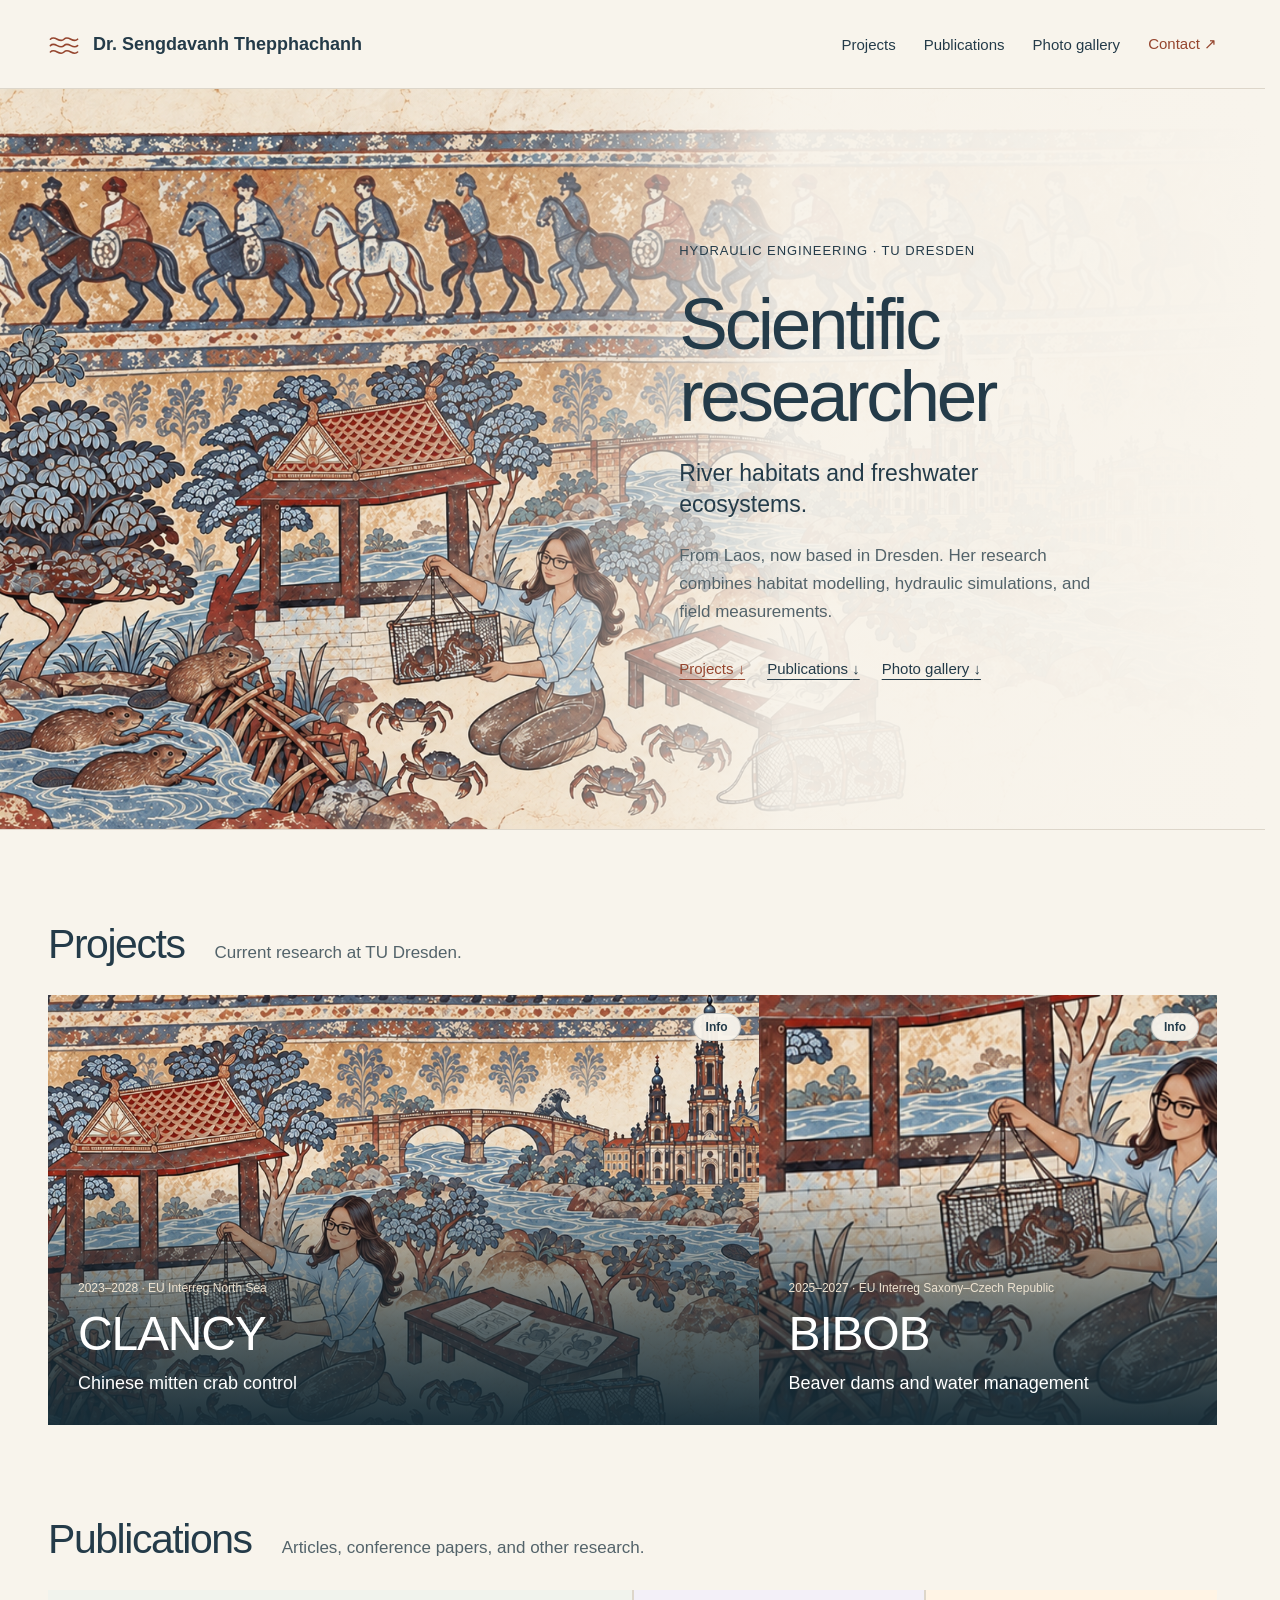
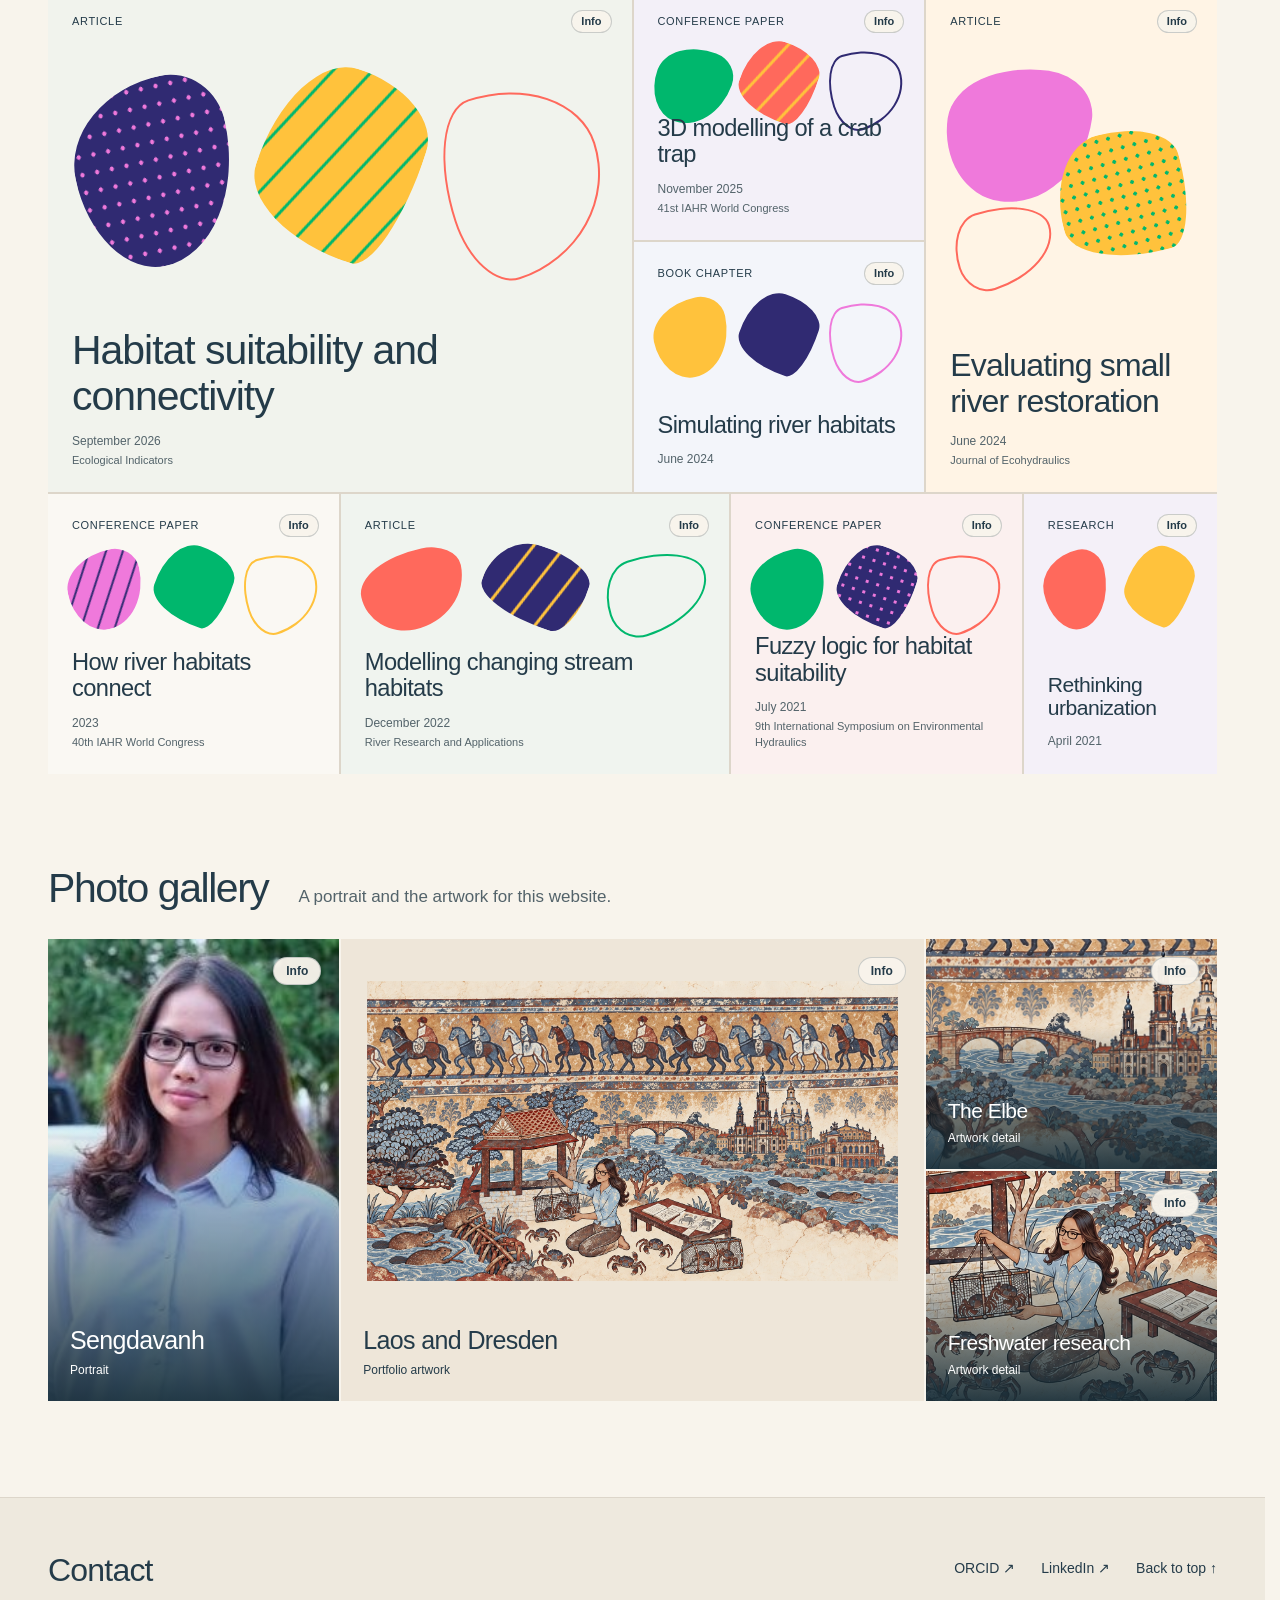
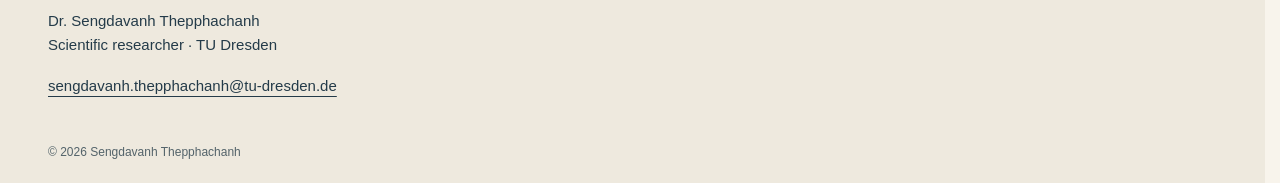
==== index.html @ b8fbe325 "first commit" ====
<!doctype html>
<html lang="en">
  <head>
    <meta charset="utf-8">
    <meta name="viewport" content="width=device-width, initial-scale=1">
    <meta name="description" content="Dr. Sengdavanh Thepphachanh, scientific researcher at TU Dresden. Research projects and publications on river habitats and freshwater ecosystems.">
    <meta name="theme-color" content="#f8f4ec">
    <title>Dr. Sengdavanh Thepphachanh · TU Dresden</title>
    <link rel="stylesheet" href="assets/site.css">
    <script src="assets/site.js" defer></script>
  </head>
  <body>
    <a class="skip-link" href="#main">Skip to content</a>
    <header class="site-header">
      <div class="header-inner">
        <a class="brand" href="#home" aria-label="Dr. Sengdavanh Thepphachanh, home">
          <svg class="brand-mark" viewBox="0 0 40 40" fill="none" aria-hidden="true"><path d="M3 14c6-6 11 6 17 0s11 6 17 0M3 22c6-6 11 6 17 0s11 6 17 0M3 30c6-6 11 6 17 0s11 6 17 0" stroke="currentColor" stroke-width="2" stroke-linecap="round"/></svg>
          <span>Dr. Sengdavanh Thepphachanh</span>
        </a>
        <nav aria-label="Main navigation">
          <a href="#projects">Projects</a>
          <a href="#publications">Publications</a>
          <a href="#gallery">Photo gallery</a>
          <a class="contact-link" href="#contact">Contact <span aria-hidden="true">↗</span></a>
        </nav>
      </div>
    </header>

    <main id="main">
      <section class="hero" id="home" aria-labelledby="hero-title">
        <img class="hero-art" src="assets/images/hero.png" alt="Lao mural artwork with Sengdavanh studying crabs and beavers beside the Elbe and Dresden landmarks." width="1667" height="943" fetchpriority="high">
        <div class="hero-inner">
          <div class="hero-copy">
            <p class="hero-eyebrow">Hydraulic engineering · TU Dresden</p>
            <h1 id="hero-title">Scientific<br>researcher</h1>
            <p class="hero-focus">River habitats and freshwater ecosystems.</p>
            <p class="hero-bio">From Laos, now based in Dresden. Her research combines habitat modelling, hydraulic simulations, and field measurements.</p>
            <div class="hero-links" aria-label="Explore the page">
              <a href="#projects">Projects <span aria-hidden="true">↓</span></a>
              <a href="#publications">Publications <span aria-hidden="true">↓</span></a>
              <a href="#gallery">Photo gallery <span aria-hidden="true">↓</span></a>
            </div>
          </div>
        </div>
      </section>

      <section class="section" id="projects" aria-labelledby="projects-title">
        <div class="section-heading">
          <h2 id="projects-title">Projects</h2>
          <p>Current research at TU Dresden.</p>
        </div>
        <div class="project-mosaic">
          <button class="tile project-tile project-tile--clancy" data-reveal="project-clancy" aria-controls="project-clancy" aria-haspopup="dialog">
            <img class="tile-image" src="assets/images/hero.png" alt="" loading="lazy" width="1667" height="943">
            <span class="tile-info">Info</span>
            <span class="project-caption">
              <span class="tile-meta">2023–2028 · EU Interreg North Sea</span>
              <span class="tile-title">CLANCY</span>
              <span class="tile-subtitle">Chinese mitten crab control</span>
            </span>
          </button>
          <button class="tile project-tile project-tile--bibob" data-reveal="project-bibob" aria-controls="project-bibob" aria-haspopup="dialog">
            <img class="tile-image" src="assets/images/hero.png" alt="" loading="lazy" width="1667" height="943">
            <span class="tile-info">Info</span>
            <span class="project-caption">
              <span class="tile-meta">2025–2027 · EU Interreg Saxony–Czech Republic</span>
              <span class="tile-title">BIBOB</span>
              <span class="tile-subtitle">Beaver dams and water management</span>
            </span>
          </button>
        </div>
      </section>

      <section class="section" id="publications" aria-labelledby="publications-title">
        <div class="section-heading">
          <h2 id="publications-title">Publications</h2>
          <p>Articles, conference papers, and other research.</p>
        </div>
        <div class="publication-mosaic">
          <button class="tile publication-tile publication-tile--climate" data-reveal="publication-climate" aria-controls="publication-climate" aria-haspopup="dialog">
            <span class="tile-info">Info</span>
            <span class="publication-kind">Article</span>
            <span class="paper-art" aria-hidden="true"><span class="blob-outline"></span></span>
            <span class="publication-caption">
              <span class="tile-title">Habitat suitability and connectivity</span>
              <span class="tile-meta">September 2026</span>
              <span class="tile-venue">Ecological Indicators</span>
            </span>
          </button>
          <button class="tile publication-tile publication-tile--crab-trap" data-reveal="publication-crab-trap" aria-controls="publication-crab-trap" aria-haspopup="dialog">
            <span class="tile-info">Info</span>
            <span class="publication-kind">Conference paper</span>
            <span class="paper-art" aria-hidden="true"><span class="blob-outline"></span></span>
            <span class="publication-caption">
              <span class="tile-title">3D modelling of a crab trap</span>
              <span class="tile-meta">November 2025</span>
              <span class="tile-venue">41st IAHR World Congress</span>
            </span>
          </button>
          <button class="tile publication-tile publication-tile--restoration" data-reveal="publication-restoration" aria-controls="publication-restoration" aria-haspopup="dialog">
            <span class="tile-info">Info</span>
            <span class="publication-kind">Article</span>
            <span class="paper-art" aria-hidden="true"><span class="blob-outline"></span></span>
            <span class="publication-caption">
              <span class="tile-title">Evaluating small river restoration</span>
              <span class="tile-meta">June 2024</span>
              <span class="tile-venue">Journal of Ecohydraulics</span>
            </span>
          </button>
          <button class="tile publication-tile publication-tile--chapter" data-reveal="publication-chapter" aria-controls="publication-chapter" aria-haspopup="dialog">
            <span class="tile-info">Info</span>
            <span class="publication-kind">Book chapter</span>
            <span class="paper-art" aria-hidden="true"><span class="blob-outline"></span></span>
            <span class="publication-caption">
              <span class="tile-title">Simulating river habitats</span>
              <span class="tile-meta">June 2024</span>

            </span>
          </button>
          <button class="tile publication-tile publication-tile--connectivity" data-reveal="publication-connectivity" aria-controls="publication-connectivity" aria-haspopup="dialog">
            <span class="tile-info">Info</span>
            <span class="publication-kind">Conference paper</span>
            <span class="paper-art" aria-hidden="true"><span class="blob-outline"></span></span>
            <span class="publication-caption">
              <span class="tile-title">How river habitats connect</span>
              <span class="tile-meta">2023</span>
              <span class="tile-venue">40th IAHR World Congress</span>
            </span>
          </button>
          <button class="tile publication-tile publication-tile--transient" data-reveal="publication-transient" aria-controls="publication-transient" aria-haspopup="dialog">
            <span class="tile-info">Info</span>
            <span class="publication-kind">Article</span>
            <span class="paper-art" aria-hidden="true"><span class="blob-outline"></span></span>
            <span class="publication-caption">
              <span class="tile-title">Modelling changing stream habitats</span>
              <span class="tile-meta">December 2022</span>
              <span class="tile-venue">River Research and Applications</span>
            </span>
          </button>
          <button class="tile publication-tile publication-tile--fuzzy" data-reveal="publication-fuzzy" aria-controls="publication-fuzzy" aria-haspopup="dialog">
            <span class="tile-info">Info</span>
            <span class="publication-kind">Conference paper</span>
            <span class="paper-art" aria-hidden="true"><span class="blob-outline"></span></span>
            <span class="publication-caption">
              <span class="tile-title">Fuzzy logic for habitat suitability</span>
              <span class="tile-meta">July 2021</span>
              <span class="tile-venue">9th International Symposium on Environmental Hydraulics</span>
            </span>
          </button>
          <button class="tile publication-tile publication-tile--urban" data-reveal="publication-urban" aria-controls="publication-urban" aria-haspopup="dialog">
            <span class="tile-info">Info</span>
            <span class="publication-kind">Research</span>
            <span class="paper-art" aria-hidden="true"><span class="blob-outline"></span></span>
            <span class="publication-caption">
              <span class="tile-title">Rethinking urbanization</span>
              <span class="tile-meta">April 2021</span>

            </span>
          </button>
        </div>
      </section>

      <section class="section gallery-section" id="gallery" aria-labelledby="gallery-title">
        <div class="section-heading">
          <h2 id="gallery-title">Photo gallery</h2>
          <p>A portrait and the artwork for this website.</p>
        </div>
        <div class="gallery-mosaic">
          <button class="tile gallery-tile gallery-tile--portrait" data-reveal="gallery-portrait" aria-controls="gallery-portrait" aria-haspopup="dialog">
            <img class="tile-image" src="assets/images/portrait.png" alt="" width="331" height="331" loading="lazy">
            <span class="tile-info">Info</span>
            <span class="gallery-caption"><span class="tile-title">Sengdavanh</span><span class="tile-meta">Portrait</span></span>
          </button>
          <button class="tile gallery-tile gallery-tile--artwork" data-reveal="gallery-artwork" aria-controls="gallery-artwork" aria-haspopup="dialog">
            <img src="assets/images/hero.png" alt="" width="1667" height="943" loading="lazy">
            <span class="tile-info">Info</span>
            <span class="gallery-caption"><span class="tile-title">Laos and Dresden</span><span class="tile-meta">Portfolio artwork</span></span>
          </button>
          <button class="tile gallery-tile gallery-tile--river" data-reveal="gallery-river" aria-controls="gallery-river" aria-haspopup="dialog">
            <img class="tile-image" src="assets/images/hero.png" alt="" width="1667" height="943" loading="lazy">
            <span class="tile-info">Info</span>
            <span class="gallery-caption"><span class="tile-title">The Elbe</span><span class="tile-meta">Artwork detail</span></span>
          </button>
          <button class="tile gallery-tile gallery-tile--animals" data-reveal="gallery-animals" aria-controls="gallery-animals" aria-haspopup="dialog">
            <img class="tile-image" src="assets/images/hero.png" alt="" width="1667" height="943" loading="lazy">
            <span class="tile-info">Info</span>
            <span class="gallery-caption"><span class="tile-title">Freshwater research</span><span class="tile-meta">Artwork detail</span></span>
          </button>
        </div>
      </section>
    </main>

    <footer class="site-footer" id="contact">
      <div class="footer-inner">
        <div>
          <h2>Contact</h2>
          <p>Dr. Sengdavanh Thepphachanh<br>Scientific researcher · TU Dresden</p>
          <a class="email-link" href="mailto:sengdavanh.thepphachanh@tu-dresden.de">sengdavanh.thepphachanh@tu-dresden.de</a>
        </div>
        <div class="footer-links">
          <a href="https://orcid.org/0000-0003-0986-9952" target="_blank" rel="noopener noreferrer">ORCID <span aria-hidden="true">↗</span></a>
          <a href="https://www.linkedin.com/in/sengdavanh-thepphachanh-7234b1b6/" target="_blank" rel="noopener noreferrer">LinkedIn <span aria-hidden="true">↗</span></a>
          <a href="#home">Back to top <span aria-hidden="true">↑</span></a>
        </div>
      </div>
      <p class="footer-note">© 2026 Sengdavanh Thepphachanh</p>
    </footer>

    <noscript><p class="noscript-note">JavaScript is off. Project, publication, and gallery details appear below.</p></noscript>
    <dialog class="reveal" id="project-clancy" aria-labelledby="project-clancy-title">
      <button class="reveal-close" data-close type="button">Close <span aria-hidden="true">×</span></button>
      <span class="reveal-kicker">Research project · 2023–2028</span>
      <h2 id="project-clancy-title">CLANCY</h2>
      <p class="reveal-subtitle">Chinese mitten crab control</p>
      <p>The project develops and tests traps for invasive Chinese mitten crabs. TU Dresden investigates how crabs respond to currents and hydraulic barriers.</p>
      <dl class="research-details">
        <div><dt>Institution</dt><dd>Chair of Hydraulic Engineering, TU Dresden</dd></div>
        <div><dt>Funding</dt><dd>EU Interreg North Sea</dd></div>
      </dl>
      <a class="source-link" href="https://tu-dresden.de/bu/bauingenieurwesen/iwd/wasserbau/forschung/forschungsprojekte/clancy" target="_blank" rel="noopener noreferrer">Visit the project at TU Dresden <span aria-hidden="true">↗</span></a>
    </dialog>
    <dialog class="reveal" id="project-bibob" aria-labelledby="project-bibob-title">
      <button class="reveal-close" data-close type="button">Close <span aria-hidden="true">×</span></button>
      <span class="reveal-kicker">Research project · 2025–2027</span>
      <h2 id="project-bibob-title">BIBOB</h2>
      <p class="reveal-subtitle">Beaver dams and water management</p>
      <p>The project studies beaver dams and their effects on water retention. The team develops practical dam management guidance for the Saxon-Czech border region.</p>
      <dl class="research-details">
        <div><dt>Institution</dt><dd>Chair of Hydraulic Engineering, TU Dresden</dd></div>
        <div><dt>Funding</dt><dd>EU Interreg Saxony–Czech Republic</dd></div>
      </dl>
      <a class="source-link" href="https://tu-dresden.de/bu/bauingenieurwesen/iwd/wasserbau/bibob/projekt/profil" target="_blank" rel="noopener noreferrer">Visit the project at TU Dresden <span aria-hidden="true">↗</span></a>
    </dialog>
    <dialog class="reveal" id="publication-climate" aria-labelledby="publication-climate-title">
      <button class="reveal-close" data-close type="button">Close <span aria-hidden="true">×</span></button>
      <span class="reveal-kicker">Article · September 2026</span>
      <h2 id="publication-climate-title">Macrozoobenthos habitat suitability and connectivity under hydromorphological and climate stressors</h2>
      <p class="publication-authors">Sengdavanh Thepphachanh, Manuel Wewer, Jürgen Stamm, Venu Chandra</p>
      <p class="reveal-venue">Ecological Indicators</p>
      <p>Research on river habitat suitability and connectivity under changes in river form, flow, and climate.</p>

      <ul class="source-links">
        <li><a href="https://www.researchgate.net/publication/413813401_Macrozoobenthos_habitat_suitability_and_connectivity_under_hydromorphological_and_climate_stressors" target="_blank" rel="noopener noreferrer">View on ResearchGate <span aria-hidden="true">↗</span></a></li>
        <li><a href="https://fis.tu-dresden.de/portal/de/publications/macrozoobenthos-habitat-suitability-and-connectivity-under-hydromorphological-and-climate-stressors%2873c3dc61-bd50-4906-a53a-476daaadbd59%29.html" target="_blank" rel="noopener noreferrer">TU Dresden publication record <span aria-hidden="true">↗</span></a></li>
      </ul>
    </dialog>
    <dialog class="reveal" id="publication-crab-trap" aria-labelledby="publication-crab-trap-title">
      <button class="reveal-close" data-close type="button">Close <span aria-hidden="true">×</span></button>
      <span class="reveal-kicker">Conference paper · November 2025</span>
      <h2 id="publication-crab-trap-title">A hydrodynamic analysis of a Chinese mitten crab trap using 3D modeling</h2>
      <p class="publication-authors">Sengdavanh Thepphachanh, Torsten Heyer</p>
      <p class="reveal-venue">41st IAHR World Congress</p>
      <p>A hydrodynamic study of a Chinese mitten crab trap using a three-dimensional model.</p>

      <ul class="source-links">
        <li><a href="https://www.researchgate.net/publication/397988920_A_HYDRODYNAMIC_ANALYSIS_OF_A_CHINESE_MITTEN_CRAB_TRAP_USING_3D_MODELING" target="_blank" rel="noopener noreferrer">View on ResearchGate <span aria-hidden="true">↗</span></a></li>
      </ul>
    </dialog>
    <dialog class="reveal" id="publication-restoration" aria-labelledby="publication-restoration-title">
      <button class="reveal-close" data-close type="button">Close <span aria-hidden="true">×</span></button>
      <span class="reveal-kicker">Article · June 2024 · First published online</span>
      <h2 id="publication-restoration-title">An evaluation of small river restoration using transient river habitat modelling for macrozoobenthos</h2>
      <p class="publication-authors">Sengdavanh Thepphachanh, Jürgen Stamm</p>
      <p class="reveal-venue">Journal of Ecohydraulics</p>
      <p>An evaluation of restoration measures in a small Saxon stream using changing flow, substrate, and temperature conditions.</p>

      <ul class="source-links">
        <li><a href="https://doi.org/10.1080/24705357.2024.2363766" target="_blank" rel="noopener noreferrer">Read the article <span aria-hidden="true">↗</span></a></li>
        <li><a href="https://www.researchgate.net/publication/381852601_An_evaluation_of_small_river_restoration_using_transient_river_habitat_modelling_for_macrozoobenthos" target="_blank" rel="noopener noreferrer">View on ResearchGate <span aria-hidden="true">↗</span></a></li>
      </ul>
    </dialog>
    <dialog class="reveal" id="publication-chapter" aria-labelledby="publication-chapter-title">
      <button class="reveal-close" data-close type="button">Close <span aria-hidden="true">×</span></button>
      <span class="reveal-kicker">Book chapter · June 2024</span>
      <h2 id="publication-chapter-title">Chapter 22: Transient habitat simulation for macroinvertebrates in running waters – an assessment tool for hydromorphological river restoration</h2>
      <p class="publication-authors">Sengdavanh Thepphachanh, Jürgen Stamm</p>

      <p>Habitat simulation as a tool for assessing river restoration.</p>

      <ul class="source-links">
        <li><a href="https://www.researchgate.net/publication/381654504_CHAPTER_22_TRANSIENT_HABITAT_SIMULATION_FOR_MACROINVERTEBRATES_IN_RUNNING_WATERS_-_AN_ASSESSMENT_TOOL_FOR_HYDROMORPHOLOGICAL_RIVER_RESTORATION" target="_blank" rel="noopener noreferrer">View on ResearchGate <span aria-hidden="true">↗</span></a></li>
      </ul>
    </dialog>
    <dialog class="reveal" id="publication-connectivity" aria-labelledby="publication-connectivity-title">
      <button class="reveal-close" data-close type="button">Close <span aria-hidden="true">×</span></button>
      <span class="reveal-kicker">Conference paper · 2023</span>
      <h2 id="publication-connectivity-title">Spatiotemporal Connectivity of Macrozoobenthos Habitat - a Modeling Approach</h2>
      <p class="publication-authors">Sengdavanh Thepphachanh, Jürgen Stamm</p>
      <p class="reveal-venue">40th IAHR World Congress</p>
      <p>A model of habitat connections across space and time. It considers species movement and periods when habitat patches disappear.</p>

      <ul class="source-links">
        <li><a href="https://www.iahr.org/library/infor?pid=29525" target="_blank" rel="noopener noreferrer">IAHR publication record <span aria-hidden="true">↗</span></a></li>
        <li><a href="https://www.researchgate.net/publication/375805981_Spatiotemporal_Connectivity_of_Macrozoobenthos_Habitat_-_a_Modeling_Approach" target="_blank" rel="noopener noreferrer">View on ResearchGate <span aria-hidden="true">↗</span></a></li>
      </ul>
    </dialog>
    <dialog class="reveal" id="publication-transient" aria-labelledby="publication-transient-title">
      <button class="reveal-close" data-close type="button">Close <span aria-hidden="true">×</span></button>
      <span class="reveal-kicker">Article · December 2022 · First published online</span>
      <h2 id="publication-transient-title">Development of transient habitat modeling for stream Macrozoobenthos</h2>
      <p class="publication-authors">Sengdavanh Thepphachanh, Jürgen Stamm</p>
      <p class="reveal-venue">River Research and Applications · 39(4), 745–757 (2023)</p>
      <p>The model combines river depth, velocity, substrate, and water temperature to assess habitat suitability for stream invertebrates.</p>
      <p class="publication-note">The linked preprints are earlier versions titled Development of Transient Habitat Modeling for Macrozoobenthos in a Restored Stream.</p>
      <ul class="source-links">
        <li><a href="https://doi.org/10.1002/rra.4090" target="_blank" rel="noopener noreferrer">Read the article <span aria-hidden="true">↗</span></a></li>
        <li><a href="https://www.researchgate.net/publication/366124597_Development_of_transient_habitat_modeling_for_stream_Macrozoobenthos" target="_blank" rel="noopener noreferrer">View on ResearchGate <span aria-hidden="true">↗</span></a></li>
        <li><a href="https://www.researchgate.net/publication/360492860_Development_of_Transient_Habitat_Modeling_for_Macrozoobenthos_in_a_Restored_Stream" target="_blank" rel="noopener noreferrer">May 2022 preprint <span aria-hidden="true">↗</span></a></li>
        <li><a href="https://www.researchgate.net/publication/363489630_Development_of_Transient_Habitat_Modeling_for_Macrozoobenthos_in_a_Restored_Stream" target="_blank" rel="noopener noreferrer">September 2022 preprint <span aria-hidden="true">↗</span></a></li>
      </ul>
    </dialog>
    <dialog class="reveal" id="publication-fuzzy" aria-labelledby="publication-fuzzy-title">
      <button class="reveal-close" data-close type="button">Close <span aria-hidden="true">×</span></button>
      <span class="reveal-kicker">Conference paper · July 2021</span>
      <h2 id="publication-fuzzy-title">Transient physical habitat modelling - simulation of stream macrozoobenthos habitat suitability using fuzzy logic approach</h2>
      <p class="publication-authors">Sengdavanh Thepphachanh, Jürgen Stamm</p>
      <p class="reveal-venue">9th International Symposium on Environmental Hydraulics</p>
      <p>A fuzzy logic approach to modelling habitat suitability for stream invertebrates.</p>

      <ul class="source-links">
        <li><a href="https://www.researchgate.net/publication/360188831_Transient_physical_habitat_modelling_-simulation_of_stream_macrozoobenthos_habitat_suitability_using_fuzzy_logic_approach" target="_blank" rel="noopener noreferrer">View on ResearchGate <span aria-hidden="true">↗</span></a></li>
      </ul>
    </dialog>
    <dialog class="reveal" id="publication-urban" aria-labelledby="publication-urban-title">
      <button class="reveal-close" data-close type="button">Close <span aria-hidden="true">×</span></button>
      <span class="reveal-kicker">Research · April 2021</span>
      <h2 id="publication-urban-title">Rethinking urbanization: should urban transformation be directed into agglomerated urban?</h2>
      <p class="publication-authors">Matthew Thaokhamlue, Sengdavanh Thepphachanh</p>

      <p>Research on urban transformation and agglomeration.</p>

      <ul class="source-links">
        <li><a href="https://www.researchgate.net/publication/351082080_RETHINKING_URBANIZATION_SHOULD_URBAN_TRANSFORMATION_BE_DIRECTED_INTO_AGGLOMERATED_URBAN" target="_blank" rel="noopener noreferrer">View on ResearchGate <span aria-hidden="true">↗</span></a></li>
      </ul>
    </dialog>
    <dialog class="reveal reveal--gallery" id="gallery-portrait" aria-labelledby="gallery-portrait-title">
      <button class="reveal-close" data-close type="button">Close <span aria-hidden="true">×</span></button>
      <span class="reveal-kicker">Portrait</span>
      <h2 id="gallery-portrait-title">Sengdavanh Thepphachanh</h2>
      <img class="gallery-image gallery-image--portrait" src="assets/images/portrait.png" alt="Sengdavanh in a light blue shirt and black glasses, outdoors." width="331" height="331" loading="lazy">
    </dialog>
    <dialog class="reveal reveal--gallery" id="gallery-artwork" aria-labelledby="gallery-artwork-title">
      <button class="reveal-close" data-close type="button">Close <span aria-hidden="true">×</span></button>
      <span class="reveal-kicker">Portfolio artwork</span>
      <h2 id="gallery-artwork-title">Laos and Dresden</h2>
      <img class="gallery-image" src="assets/images/hero.png" alt="Lao mural artwork with Sengdavanh, crab traps, beavers, the Elbe, and Dresden landmarks beneath a painted procession." width="1667" height="943" loading="lazy">
      <p>The website artwork combines Lao mural patterns with Dresden landmarks and freshwater research.</p>
    </dialog>
    <dialog class="reveal reveal--gallery" id="gallery-river" aria-labelledby="gallery-river-title">
      <button class="reveal-close" data-close type="button">Close <span aria-hidden="true">×</span></button>
      <span class="reveal-kicker">Artwork detail</span>
      <h2 id="gallery-river-title">The Elbe and Dresden</h2>
      <div class="gallery-detail gallery-detail--river"><img src="assets/images/hero.png" alt="Detail of the artwork showing the Elbe, the Augustus Bridge, and Dresden buildings." width="1667" height="943" loading="lazy"></div>
    </dialog>
    <dialog class="reveal reveal--gallery" id="gallery-animals" aria-labelledby="gallery-animals-title">
      <button class="reveal-close" data-close type="button">Close <span aria-hidden="true">×</span></button>
      <span class="reveal-kicker">Artwork detail</span>
      <h2 id="gallery-animals-title">Freshwater research</h2>
      <div class="gallery-detail gallery-detail--animals"><img src="assets/images/hero.png" alt="Detail of the artwork showing Sengdavanh with crab traps and beavers beside the river." width="1667" height="943" loading="lazy"></div>
    </dialog>
  </body>
</html>
---- assets/site.css ----
:root {
  color-scheme: light;
  --paper: #f8f4ec;
  --ink: #243b49;
  --muted: #53636a;
  --red: #95452e;
  --line: #ddd6ca;
  --navy: #302a72;
  --pink: #ef79db;
  --yellow: #ffc23c;
  --green: #00b76d;
  --coral: #ff695c;
  font-family: Arial, Helvetica, sans-serif;
  color: var(--ink);
  background: var(--paper);
}

* { box-sizing: border-box; }
html { scroll-behavior: smooth; scrollbar-gutter: stable; }
body { margin: 0; }
body:has(dialog[open]) { overflow: hidden; }
button, a { -webkit-tap-highlight-color: transparent; }
button { font: inherit; color: inherit; }
a { color: inherit; text-underline-offset: 5px; }
img { display: block; max-width: 100%; height: auto; }
button:focus-visible, a:focus-visible { outline: 3px solid var(--red); outline-offset: 5px; }
section, footer { scroll-margin-top: 110px; }
.skip-link { position: fixed; left: 16px; top: -70px; z-index: 100; padding: 12px 20px; background: white; }
.skip-link:focus { top: 12px; }

.site-header { position: sticky; top: 0; z-index: 20; background: var(--paper); border-bottom: 1px solid var(--line); }
.header-inner, .hero-inner, .section, .footer-inner, .footer-note { width: min(1280px, calc(100% - 96px)); margin-inline: auto; }
.header-inner { min-height: 88px; display: flex; justify-content: space-between; align-items: center; gap: 32px; }
.brand { display: flex; gap: 13px; align-items: center; font-size: 18px; font-weight: 600; text-decoration: none; }
.brand-mark { flex: 0 0 32px; width: 32px; height: 32px; color: var(--red); }
nav { display: flex; align-items: center; gap: 28px; font-size: 15px; }
nav a { white-space: nowrap; text-decoration: none; }
nav a:hover, .footer-links a:hover { text-decoration: underline; }
nav .contact-link { color: var(--red); padding: 11px 0; }

.hero { position: relative; overflow: hidden; border-bottom: 1px solid var(--line); }
.hero-art { position: absolute; inset: 0; width: 100%; height: 100%; object-fit: cover; object-position: center; }
.hero::after { content: ""; position: absolute; inset: 0; background: linear-gradient(90deg, transparent 22%, rgba(248, 244, 236, .12) 42%, rgba(248, 244, 236, .93) 62%, var(--paper) 100%); }
.hero-inner { position: relative; z-index: 1; display: flex; justify-content: flex-end; align-items: center; min-height: 740px; padding-block: 105px; }
.hero-copy { width: 46%; }
.hero-eyebrow { margin: 0 0 26px; font-size: 13px; line-height: 1.6; letter-spacing: .07em; text-transform: uppercase; }
h1 { margin: 0; font-size: clamp(50px, 5.7vw, 82px); font-weight: 500; line-height: .99; letter-spacing: -.045em; }
.hero-focus { margin: 26px 0 0; font-size: 23px; line-height: 1.35; max-width: 400px; }
.hero-bio { margin: 22px 0 0; max-width: 430px; color: var(--muted); font-size: 17px; line-height: 1.65; }
.hero-links { display: flex; flex-wrap: wrap; gap: 22px; margin-top: 34px; font-size: 15px; }
.hero-links a { text-decoration-thickness: 1px; }
.hero-links a:first-child { color: var(--red); }

.section { padding-top: 92px; }
.section-heading { display: flex; gap: 30px; align-items: baseline; margin-bottom: 28px; }
.section-heading h2 { margin: 0; font-size: clamp(36px, 3.2vw, 48px); font-weight: 500; line-height: 1.1; letter-spacing: -.035em; }
.section-heading p { margin: 0; color: var(--muted); font-size: 17px; line-height: 1.5; }
.tile { position: relative; border: 0; padding: 0; text-align: left; overflow: hidden; min-width: 0; cursor: pointer; isolation: isolate; }
.tile > * { pointer-events: none; }
.tile:focus-visible { outline-offset: -5px; z-index: 2; }
.tile-info { position: absolute; z-index: 3; top: 18px; right: 18px; padding: 7px 12px; border: 1px solid rgba(36, 59, 73, .22); border-radius: 20px; background: rgba(248, 244, 236, .96); color: var(--ink); font-size: 12px; font-weight: 600; line-height: 1; }
.tile-image { position: absolute; inset: 0; width: 100%; height: 100%; object-fit: cover; }
.tile-title, .tile-meta, .tile-subtitle, .tile-venue { display: block; }
.tile-title { font-weight: 500; line-height: 1.12; letter-spacing: -.025em; }
.tile-meta { font-size: 12px; line-height: 1.5; }
.tile-subtitle { font-size: 18px; line-height: 1.35; }

.project-mosaic { display: grid; grid-template-columns: 1.55fr 1fr; }
.project-tile { min-height: 430px; color: white; background: var(--ink); }
.project-tile::after { content: ""; position: absolute; z-index: 1; inset: 0; background: linear-gradient(0deg, rgba(22, 44, 55, .97) 0%, rgba(22, 44, 55, .7) 22%, transparent 58%); }
.project-tile--clancy .tile-image { transform: scale(1.6); transform-origin: 48% 80%; }
.project-tile--bibob .tile-image { transform: scale(2.45); transform-origin: 5% 90%; }
.project-caption { position: absolute; z-index: 2; left: 30px; right: 30px; bottom: 30px; }
.project-caption .tile-title { margin-block: 10px; font-size: 48px; }
.project-caption .tile-meta { color: #eee3d1; }
.project-caption .tile-subtitle { max-width: 330px; }

.publication-mosaic { display: grid; grid-template-columns: repeat(12, minmax(0, 1fr)); grid-template-rows: 250px 250px 280px; gap: 2px; background: var(--line); }
.publication-tile { background: #faf8f3; padding: 24px; }
.publication-tile--climate { grid-area: 1 / 1 / 3 / 7; background: #f1f3ed; }
.publication-tile--crab-trap { grid-area: 1 / 7 / 2 / 10; background: #f3f0f8; }
.publication-tile--restoration { grid-area: 1 / 10 / 3 / 13; background: #fff4e5; }
.publication-tile--chapter { grid-area: 2 / 7 / 3 / 10; background: #f3f5fa; }
.publication-tile--connectivity { grid-area: 3 / 1 / 4 / 4; }
.publication-tile--transient { grid-area: 3 / 4 / 4 / 8; background: #f0f4ef; }
.publication-tile--fuzzy { grid-area: 3 / 8 / 4 / 11; background: #fbf0ef; }
.publication-tile--urban { grid-area: 3 / 11 / 4 / 13; background: #f4f0f8; }
.publication-kind { position: absolute; z-index: 2; top: 24px; left: 24px; right: 24px; display: block; padding-right: 58px; font-size: 11px; line-height: 1.3; letter-spacing: .06em; text-transform: uppercase; }
.publication-tile .tile-info { top: 20px; right: 20px; padding: 5px 9px; font-size: 11px; }
.publication-caption { position: absolute; z-index: 2; left: 24px; right: 24px; bottom: 24px; }
.publication-caption .tile-title { margin-bottom: 12px; font-size: clamp(21px, 1.85vw, 27px); }
.publication-caption .tile-meta, .tile-venue { color: var(--muted); }
.tile-venue { margin-top: 3px; font-size: 11px; line-height: 1.4; }
.publication-tile--climate .tile-title { font-size: clamp(32px, 3.2vw, 47px); max-width: 530px; }
.publication-tile--restoration .tile-title { font-size: clamp(26px, 2.5vw, 36px); }
.publication-tile--urban .tile-title { font-size: clamp(21px, 1.65vw, 25px); }
.paper-art { position: absolute; left: 20px; right: 20px; top: 52px; height: 92px; }
.paper-art::before, .paper-art::after, .blob-outline { content: ""; position: absolute; width: 30%; height: 85%; }
.paper-art::before { left: 0; top: 5%; border-radius: 66% 34% 56% 44% / 45% 31% 69% 55%; background: var(--navy); transform: rotate(-12deg); }
.paper-art::after { left: 35%; top: 0; border-radius: 43% 57% 24% 76% / 65% 31% 69% 35%; background: var(--pink); transform: rotate(18deg); }
.blob-outline { right: 0; top: 8%; border: 2px solid var(--green); border-radius: 32% 68% 72% 28% / 60% 43% 57% 40%; transform: rotate(-18deg); }
.publication-tile--climate .paper-art { left: 28px; right: 28px; top: 78px; height: 220px; }
.publication-tile--climate .paper-art::before { background: radial-gradient(ellipse, var(--pink) 18%, transparent 21%) 0 0 / 15px 18px, var(--navy); }
.publication-tile--climate .paper-art::after { background: repeating-linear-gradient(115deg, transparent 0 13px, var(--green) 14px 16px, transparent 17px 29px), var(--yellow); }
.publication-tile--climate .blob-outline { border-color: var(--coral); }
.publication-tile--crab-trap .paper-art::before { background: var(--green); transform: rotate(20deg); }
.publication-tile--crab-trap .paper-art::after { background: repeating-linear-gradient(115deg, transparent 0 9px, var(--yellow) 10px 12px, transparent 13px 22px), var(--coral); }
.publication-tile--crab-trap .blob-outline { border-color: var(--navy); }
.publication-tile--restoration .paper-art { top: 66px; height: 220px; }
.publication-tile--restoration .paper-art::before { width: 57%; height: 62%; background: var(--pink); transform: rotate(8deg); }
.publication-tile--restoration .paper-art::after { width: 52%; height: 58%; top: 34%; left: 44%; background: radial-gradient(circle, var(--green) 19%, transparent 22%) 0 0 / 12px 12px, var(--yellow); transform: rotate(-15deg); }
.publication-tile--restoration .blob-outline { top: 68%; left: 3%; width: 40%; height: 36%; border-color: var(--coral); }
.publication-tile--chapter .paper-art::before { background: var(--yellow); }
.publication-tile--chapter .paper-art::after { background: var(--navy); }
.publication-tile--chapter .blob-outline { border-color: var(--pink); }
.publication-tile--connectivity .paper-art::before { background: repeating-linear-gradient(120deg, transparent 0 7px, var(--navy) 8px 9px, transparent 10px 16px), var(--pink); }
.publication-tile--connectivity .paper-art::after { background: var(--green); }
.publication-tile--connectivity .blob-outline { border-color: var(--yellow); }
.publication-tile--transient .paper-art::before { background: var(--coral); }
.publication-tile--transient .paper-art::after { background: repeating-linear-gradient(110deg, transparent 0 10px, var(--yellow) 11px 13px, transparent 14px 25px), var(--navy); }
.publication-tile--transient .blob-outline { border-color: var(--green); }
.publication-tile--fuzzy .paper-art::before { background: var(--green); }
.publication-tile--fuzzy .paper-art::after { background: radial-gradient(circle, var(--pink) 18%, transparent 21%) 0 0 / 11px 11px, var(--navy); }
.publication-tile--fuzzy .blob-outline { border-color: var(--coral); }
.publication-tile--urban .paper-art::before { width: 42%; background: var(--coral); }
.publication-tile--urban .paper-art::after { left: 54%; width: 42%; background: var(--yellow); }
.publication-tile--urban .blob-outline { display: none; }

.gallery-section { padding-bottom: 96px; }
.gallery-mosaic { display: grid; grid-template-columns: 3fr 6fr 3fr; grid-template-rows: 230px 230px; gap: 2px; }
.gallery-tile { background: #e5ded1; }
.gallery-tile--portrait { grid-area: 1 / 1 / 3 / 2; }
.gallery-tile--portrait .tile-image { object-position: 50% 40%; }
.gallery-tile--artwork { grid-area: 1 / 2 / 3 / 3; background: #eee6d9; display: flex; align-items: center; padding: 26px 26px 105px; }
.gallery-tile--artwork > img { width: 100%; }
.gallery-tile--river { grid-area: 1 / 3 / 2 / 4; }
.gallery-tile--animals { grid-area: 2 / 3 / 3 / 4; }
.gallery-tile--river .tile-image { transform: scale(2); transform-origin: 87% 55%; }
.gallery-tile--animals .tile-image { transform: scale(2.3); transform-origin: 36% 92%; }
.gallery-tile:not(.gallery-tile--artwork)::after { content: ""; position: absolute; z-index: 1; inset: 0; background: linear-gradient(0deg, rgba(22, 44, 55, .92), transparent 62%); }
.gallery-caption { position: absolute; z-index: 2; left: 22px; right: 22px; bottom: 22px; color: white; }
.gallery-caption .tile-title { font-size: 25px; }
.gallery-caption .tile-meta { margin-top: 7px; }
.gallery-tile--artwork .gallery-caption { color: var(--ink); }
.gallery-tile--river .tile-title, .gallery-tile--animals .tile-title { font-size: 21px; }

.site-footer { border-top: 1px solid var(--line); padding: 54px 0 24px; background: #eee9de; }
.footer-inner { display: flex; justify-content: space-between; gap: 40px; }
.footer-inner h2 { margin: 0 0 20px; font-size: 32px; font-weight: 500; letter-spacing: -.025em; }
.footer-inner p { font-size: 15px; line-height: 1.6; margin: 0 0 20px; }
.email-link { font-size: 15px; overflow-wrap: anywhere; }
.footer-links { display: flex; align-items: start; flex-wrap: wrap; gap: 26px; padding-top: 8px; font-size: 14px; }
.footer-links a { text-decoration: none; }
.footer-note { color: var(--muted); margin-top: 50px; margin-bottom: 0; font-size: 12px; }

.reveal { width: min(820px, calc(100% - 40px)); max-height: calc(100dvh - 48px); margin: auto; padding: 64px 48px 44px; color: var(--ink); background: var(--paper); border: 1px solid var(--line); overflow: auto; overscroll-behavior: contain; box-shadow: 0 16px 70px rgba(22, 44, 55, .24); }
.reveal::backdrop { background: rgba(22, 44, 55, .62); }
.reveal-close { position: absolute; top: 18px; right: 20px; display: flex; align-items: center; gap: 12px; background: transparent; border: 1px solid var(--line); padding: 8px 12px; cursor: pointer; font-size: 13px; }
.reveal-close span { font-size: 22px; line-height: 1; }
.reveal-kicker { display: block; font-size: 12px; line-height: 1.6; text-transform: uppercase; letter-spacing: .05em; color: var(--muted); margin-bottom: 20px; }
.reveal h2 { margin: 0 0 20px; font-size: clamp(28px, 3vw, 38px); line-height: 1.15; font-weight: 500; letter-spacing: -.025em; overflow-wrap: anywhere; }
.reveal p { font-size: 16px; line-height: 1.65; }
.reveal .reveal-subtitle { font-size: 22px; line-height: 1.4; }
.reveal .publication-authors, .reveal .reveal-venue, .reveal .publication-note { font-size: 14px; color: var(--muted); }
.research-details { margin-block: 26px; font-size: 14px; line-height: 1.55; }
.research-details div { display: grid; grid-template-columns: 100px 1fr; gap: 20px; padding-block: 12px; border-top: 1px solid var(--line); }
.research-details dt { color: var(--muted); }
.research-details dd { margin: 0; }
.source-link, .source-links a { font-size: 15px; color: var(--red); }
.source-links { display: grid; gap: 13px; list-style: none; padding: 20px 0 0; margin: 26px 0 0; border-top: 1px solid var(--line); }
.reveal a { cursor: pointer; }
.reveal :is(input, textarea, [contenteditable]) { cursor: text; }
.reveal :is(select, summary) { cursor: pointer; }
.reveal--gallery { width: min(1100px, calc(100% - 40px)); }
.gallery-image { width: 100%; margin-top: 26px; }
.gallery-image--portrait { max-width: 400px; margin-inline: auto; }
.gallery-detail { position: relative; overflow: hidden; aspect-ratio: 1.7; margin-top: 26px; background: #eee6d9; }
.gallery-detail img { position: absolute; inset: 0; width: 100%; height: 100%; object-fit: cover; }
.gallery-detail--river img { transform: scale(1.7); transform-origin: 88% 59%; }
.gallery-detail--animals img { transform: scale(1.6); transform-origin: 28% 93%; }
.noscript-note { padding: 24px; text-align: center; }

@media (hover: hover) and (pointer: fine) {
  .tile { cursor: url("cursors/crab-info.svg") 47 28, pointer; }
  .tile * { cursor: inherit; }
  .reveal, .reveal::backdrop, .reveal-close { cursor: url("cursors/beaver-close.svg") 42 25, pointer; }
  .tile:hover .tile-info { background: var(--ink); color: var(--paper); }
}

@media (max-width: 1100px) {
  .header-inner, .hero-inner, .section, .footer-inner, .footer-note { width: calc(100% - 56px); }
  .header-inner { gap: 20px; }
  .brand { font-size: 16px; gap: 10px; }
  nav { gap: 20px; font-size: 13px; }
  nav .contact-link { display: none; }
  .hero-inner { min-height: 650px; }
  .hero-copy { width: 48%; }
  .hero-focus { font-size: 20px; }
  .hero-bio { font-size: 16px; }
  .hero-links { gap: 16px; font-size: 13px; }
  .publication-mosaic { grid-template-rows: 270px 270px 300px; }
  .publication-tile { padding: 20px; }
  .publication-caption { left: 20px; right: 20px; bottom: 20px; }
  .publication-tile--climate .paper-art { height: 200px; }
  .paper-art { left: 16px; right: 16px; height: 80px; }
  .publication-tile--restoration .paper-art { height: 180px; }
  .publication-caption .tile-title { font-size: 22px; }
  .publication-tile--climate .tile-title { font-size: 36px; }
  .publication-tile--restoration .tile-title { font-size: 28px; }
  .publication-tile--urban .tile-title { font-size: 21px; }
  .gallery-mosaic { grid-template-columns: 3fr 5fr 3fr; }
}

@media (max-width: 800px) {
  .header-inner { align-items: flex-start; flex-direction: column; padding-block: 18px; gap: 16px; }
  .brand { font-size: 17px; }
  .brand-mark { width: 26px; height: 26px; flex-basis: 26px; }
  nav { width: 100%; justify-content: space-between; font-size: 14px; gap: 16px; }
  section, footer { scroll-margin-top: 122px; }
  .hero-art { position: relative; height: auto; }
  .hero::after { display: none; }
  .hero-inner { min-height: 0; padding-block: 40px 46px; }
  .hero-copy { width: 100%; }
  .hero-eyebrow { margin-bottom: 20px; }
  h1 { font-size: 60px; }
  .hero-focus { margin-top: 20px; }
  .hero-bio { max-width: 540px; margin-top: 16px; }
  .hero-links { margin-top: 26px; font-size: 15px; gap: 24px; }
  .section { padding-top: 58px; }
  .section-heading { flex-direction: column; gap: 12px; margin-bottom: 24px; }
  .section-heading h2 { font-size: 38px; }
  .section-heading p { font-size: 15px; }
  .project-mosaic { grid-template-columns: 1fr 1fr; }
  .project-tile { min-height: 380px; }
  .project-caption { left: 22px; right: 22px; bottom: 24px; }
  .project-caption .tile-title { font-size: 38px; }
  .project-caption .tile-subtitle { font-size: 16px; }
  .publication-mosaic { grid-template-columns: repeat(2, minmax(0, 1fr)); grid-template-rows: none; grid-auto-rows: auto; }
  .publication-tile { grid-area: auto; min-height: 290px; }
  .publication-tile--climate { grid-column: 1 / -1; min-height: 400px; }
  .publication-tile--climate .paper-art { top: 65px; height: 175px; }
  .publication-tile--climate .tile-title { font-size: 38px; max-width: 530px; }
  .publication-tile--restoration .paper-art { top: 52px; height: 80px; }
  .publication-tile--restoration .paper-art::before, .publication-tile--restoration .paper-art::after, .publication-tile--restoration .blob-outline { width: 30%; height: 85%; top: 5%; }
  .publication-tile--restoration .paper-art::after { left: 35%; }
  .publication-tile--restoration .blob-outline { left: auto; right: 0; }
  .publication-tile--restoration .tile-title { font-size: 25px; }
  .publication-tile--urban { grid-column: 1 / -1; min-height: 235px; }
  .publication-tile--urban .paper-art { left: 45%; top: 65px; height: 115px; }
  .publication-tile--urban .publication-caption { max-width: 42%; }
  .gallery-mosaic { grid-template-columns: 1fr 1fr; grid-template-rows: 340px 235px; }
  .gallery-tile--portrait { grid-area: 1 / 1 / 2 / 2; }
  .gallery-tile--artwork { grid-area: 1 / 2 / 2 / 3; padding: 16px 16px 105px; }
  .gallery-tile--river { grid-area: 2 / 1 / 3 / 2; }
  .gallery-tile--animals { grid-area: 2 / 2 / 3 / 3; }
  .gallery-caption .tile-title { font-size: 23px; }
  .gallery-section { padding-bottom: 60px; }
  .footer-inner { flex-direction: column; gap: 30px; }
  .footer-note { margin-top: 40px; }
}

@media (max-width: 480px) {
  .header-inner, .hero-inner, .section, .footer-inner, .footer-note { width: calc(100% - 40px); }
  .header-inner { gap: 14px; padding-block: 16px; }
  .brand { font-size: 15px; gap: 9px; }
  nav { gap: 10px; font-size: 13px; }
  .hero-inner { padding-block: 32px 38px; }
  .hero-eyebrow { font-size: 11px; }
  h1 { font-size: 50px; max-width: 330px; }
  .hero-focus { font-size: 20px; }
  .hero-bio { font-size: 15px; }
  .hero-links { gap: 18px; font-size: 13px; }
  .section-heading h2 { font-size: 36px; }
  .project-mosaic { grid-template-columns: 1fr; gap: 2px; }
  .project-tile { min-height: 320px; }
  .project-tile--clancy .tile-image { transform: scale(1.65); }
  .project-tile--bibob .tile-image { transform: scale(2.2); }
  .project-caption .tile-title { font-size: 40px; }
  .publication-tile { min-height: 320px; padding: 16px; }
  .publication-kind { top: 16px; left: 16px; right: 16px; font-size: 10px; padding-right: 38px; }
  .publication-tile .tile-info { top: 14px; right: 12px; padding: 5px 7px; font-size: 10px; }
  .publication-caption { left: 16px; right: 16px; bottom: 20px; }
  .publication-caption .tile-title { font-size: 22px; }
  .publication-caption .tile-meta { font-size: 11px; }
  .tile-venue { font-size: 10px; }
  .paper-art { left: 12px; right: 12px; top: 60px; height: 76px; }
  .publication-tile--climate { min-height: 365px; }
  .publication-tile--climate .paper-art { left: 20px; right: 20px; height: 145px; }
  .publication-tile--climate .tile-title { font-size: 32px; }
  .publication-tile--restoration .paper-art { top: 60px; height: 76px; }
  .publication-tile--urban { min-height: 225px; }
  .publication-tile--urban .paper-art { top: 68px; height: 95px; }
  .publication-tile--urban .publication-caption { max-width: 48%; }
  .gallery-mosaic { grid-template-rows: 310px 260px; }
  .gallery-tile--artwork { padding: 10px 10px 108px; }
  .gallery-caption { left: 16px; right: 16px; bottom: 20px; }
  .gallery-caption .tile-title { font-size: 21px; }
  .gallery-caption .tile-meta { font-size: 11px; }
  .gallery-tile--portrait .tile-image { object-position: 53% center; }
  .site-footer { padding-top: 36px; }
  .footer-links { gap: 22px; font-size: 13px; }
  .email-link { font-size: 13px; }
  .reveal, .reveal--gallery { width: calc(100% - 28px); max-height: calc(100dvh - 28px); padding: 68px 24px 30px; }
  .reveal h2 { font-size: 28px; }
  .reveal p { font-size: 15px; }
  .reveal .reveal-subtitle { font-size: 20px; }
  .reveal-close { top: 16px; right: 16px; }
  .research-details div { grid-template-columns: 1fr; gap: 5px; }
  .source-link, .source-links a { font-size: 14px; }
}

@media (prefers-reduced-motion: reduce) {
  html { scroll-behavior: auto; }
}

@media (scripting: none) {
  .reveal { display: block; position: static; margin: 36px auto; max-height: none; box-shadow: none; }
  .tile { cursor: default; }
  .reveal-close, .tile-info { display: none; }
}
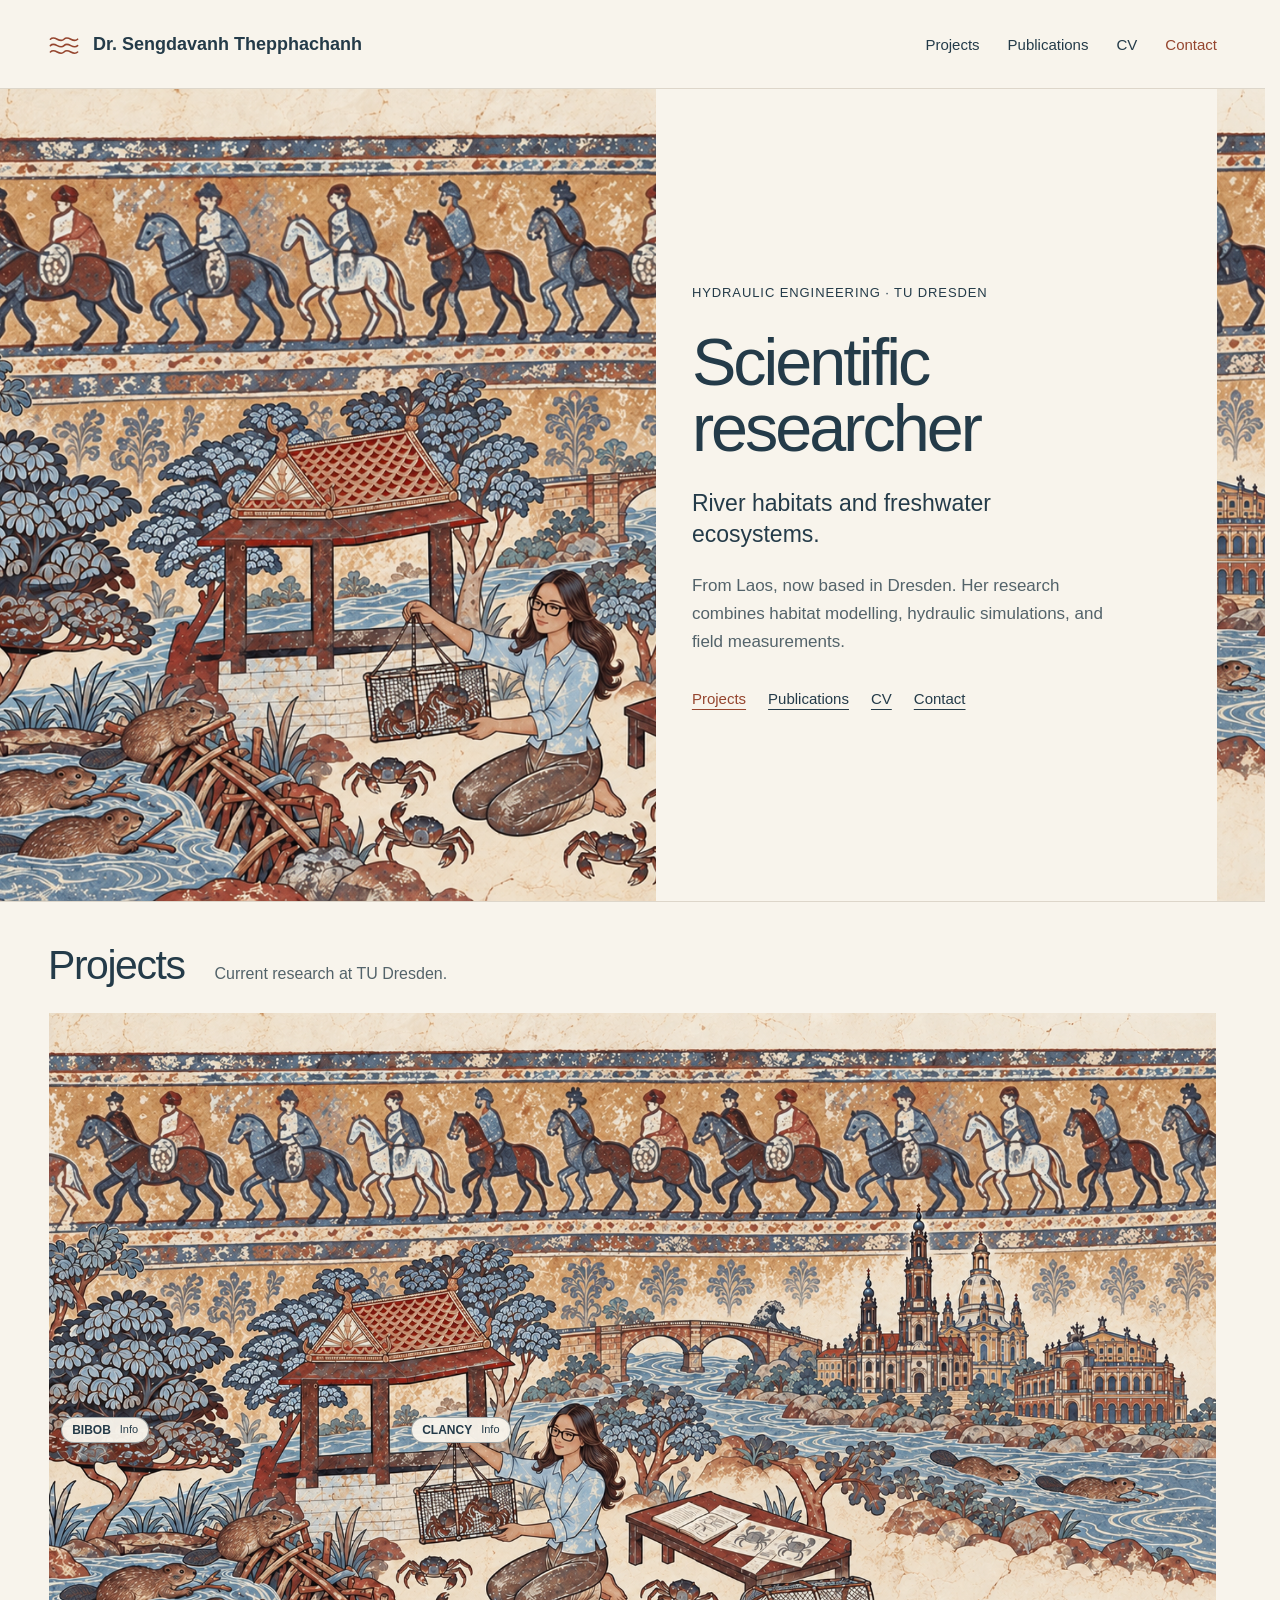
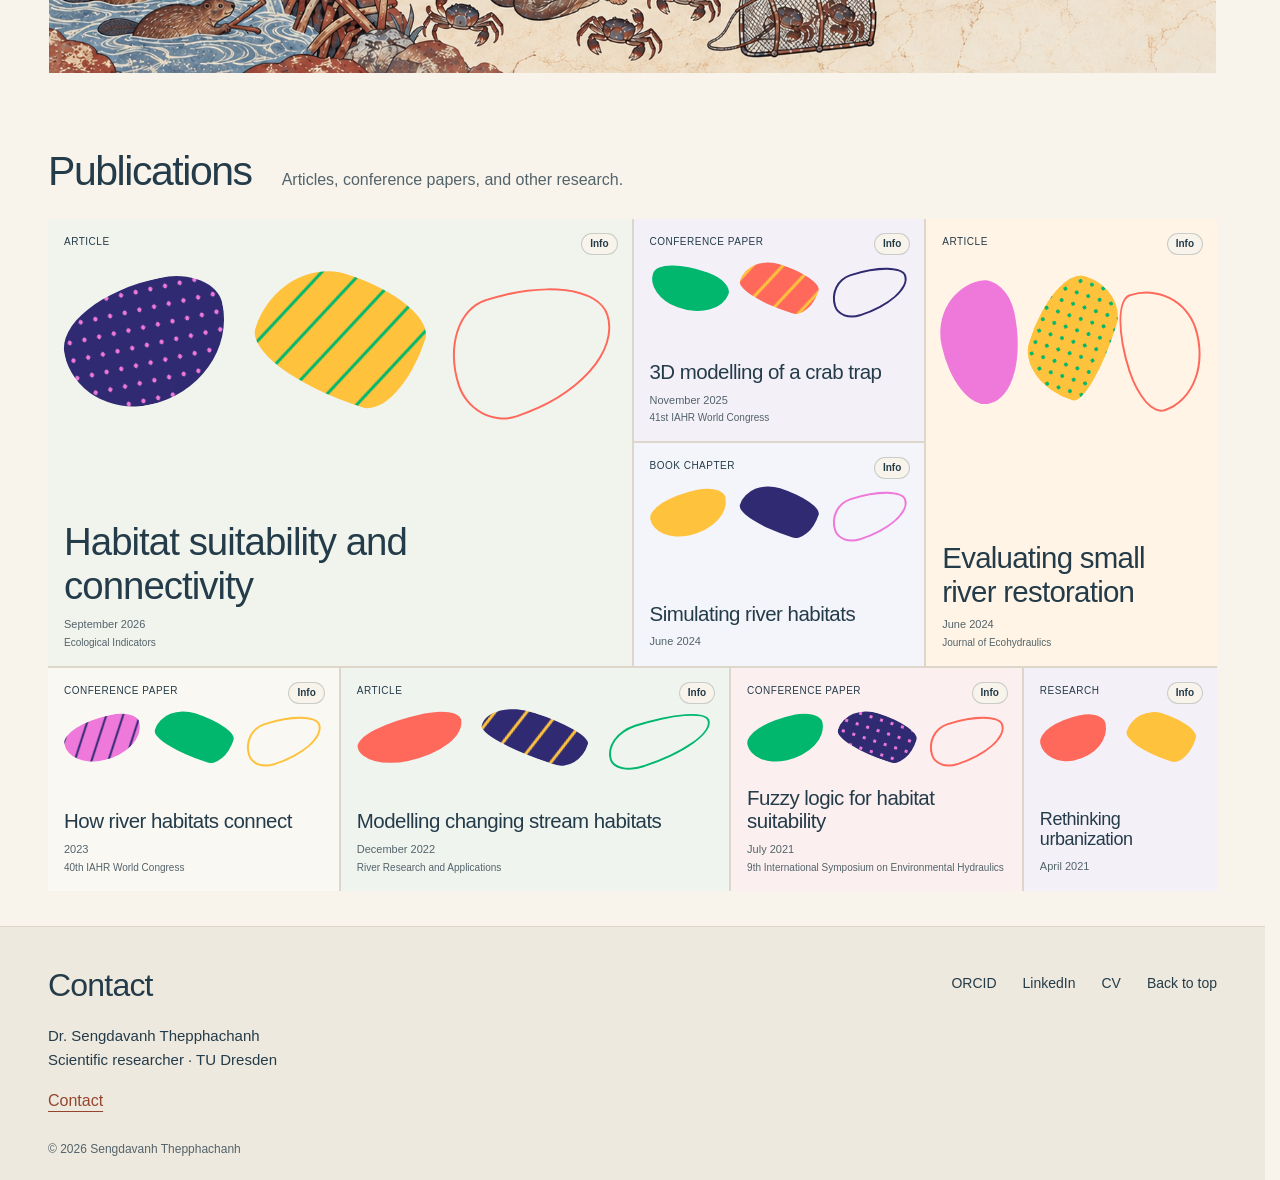
==== commit ec1a59a6: "Improve index layout and add printable CV" ====
--- a/index.html
+++ b/index.html
@@ -20,8 +20,8 @@
         <nav aria-label="Main navigation">
           <a href="#projects">Projects</a>
           <a href="#publications">Publications</a>
-          <a href="#gallery">Photo gallery</a>
-          <a class="contact-link" href="#contact">Contact <span aria-hidden="true">↗</span></a>
+          <a href="cv.html">CV</a>
+          <a class="contact-link" href="https://www.linkedin.com/in/sengdavanh-thepphachanh-7234b1b6/" target="_blank" rel="noopener noreferrer">Contact</a>
         </nav>
       </div>
     </header>
@@ -36,9 +36,10 @@
             <p class="hero-focus">River habitats and freshwater ecosystems.</p>
             <p class="hero-bio">From Laos, now based in Dresden. Her research combines habitat modelling, hydraulic simulations, and field measurements.</p>
             <div class="hero-links" aria-label="Explore the page">
-              <a href="#projects">Projects <span aria-hidden="true">↓</span></a>
-              <a href="#publications">Publications <span aria-hidden="true">↓</span></a>
-              <a href="#gallery">Photo gallery <span aria-hidden="true">↓</span></a>
+              <a href="#projects">Projects</a>
+              <a href="#publications">Publications</a>
+              <a href="cv.html">CV</a>
+              <a href="https://www.linkedin.com/in/sengdavanh-thepphachanh-7234b1b6/" target="_blank" rel="noopener noreferrer">Contact</a>
             </div>
           </div>
         </div>
@@ -49,24 +50,25 @@
           <h2 id="projects-title">Projects</h2>
           <p>Current research at TU Dresden.</p>
         </div>
-        <div class="project-mosaic">
-          <button class="tile project-tile project-tile--clancy" data-reveal="project-clancy" aria-controls="project-clancy" aria-haspopup="dialog">
-            <img class="tile-image" src="assets/images/hero.png" alt="" loading="lazy" width="1667" height="943">
-            <span class="tile-info">Info</span>
-            <span class="project-caption">
-              <span class="tile-meta">2023–2028 · EU Interreg North Sea</span>
-              <span class="tile-title">CLANCY</span>
-              <span class="tile-subtitle">Chinese mitten crab control</span>
-            </span>
-          </button>
-          <button class="tile project-tile project-tile--bibob" data-reveal="project-bibob" aria-controls="project-bibob" aria-haspopup="dialog">
-            <img class="tile-image" src="assets/images/hero.png" alt="" loading="lazy" width="1667" height="943">
-            <span class="tile-info">Info</span>
-            <span class="project-caption">
-              <span class="tile-meta">2025–2027 · EU Interreg Saxony–Czech Republic</span>
-              <span class="tile-title">BIBOB</span>
-              <span class="tile-subtitle">Beaver dams and water management</span>
-            </span>
+        <div class="project-scene">
+          <img class="project-image" src="assets/images/hero.png" alt="The complete Lao mural artwork with beavers on the left, Sengdavanh and crab traps in the centre, and the Elbe beside Dresden landmarks." loading="lazy" width="1667" height="943">
+          <button class="tile project-region project-region--bibob" type="button" data-reveal="project-bibob" aria-controls="project-bibob" aria-haspopup="dialog" aria-label="BIBOB: beaver dams and water management. Info">
+            <svg class="animal-highlight" viewBox="0 0 500 377" fill="none" aria-hidden="true">
+              <ellipse cx="289" cy="180" rx="110" ry="58" transform="rotate(-23 289 180)"/>
+              <ellipse cx="139" cy="251" rx="118" ry="47" transform="rotate(-12 139 251)"/>
+              <ellipse cx="178" cy="301" rx="130" ry="48" transform="rotate(-13 178 301)"/>
+            </svg>
+            <span class="project-label"><strong>BIBOB</strong><span class="tile-info">Info</span></span>
+          </button>
+          <button class="tile project-region project-region--clancy" type="button" data-reveal="project-clancy" aria-controls="project-clancy" aria-haspopup="dialog" aria-label="CLANCY: Chinese mitten crab control. Info">
+            <svg class="animal-highlight" viewBox="0 0 734 377" fill="none" aria-hidden="true">
+              <ellipse cx="52" cy="237" rx="63" ry="35"/>
+              <ellipse cx="93" cy="303" rx="80" ry="47"/>
+              <ellipse cx="316" cy="327" rx="69" ry="40"/>
+              <ellipse cx="400" cy="269" rx="70" ry="43"/>
+              <ellipse cx="576" cy="299" rx="121" ry="63"/>
+            </svg>
+            <span class="project-label"><strong>CLANCY</strong><span class="tile-info">Info</span></span>
           </button>
         </div>
       </section>
@@ -77,7 +79,7 @@
           <p>Articles, conference papers, and other research.</p>
         </div>
         <div class="publication-mosaic">
-          <button class="tile publication-tile publication-tile--climate" data-reveal="publication-climate" aria-controls="publication-climate" aria-haspopup="dialog">
+          <button type="button" class="tile publication-tile publication-tile--climate" data-reveal="publication-climate" aria-controls="publication-climate" aria-haspopup="dialog">
             <span class="tile-info">Info</span>
             <span class="publication-kind">Article</span>
             <span class="paper-art" aria-hidden="true"><span class="blob-outline"></span></span>
@@ -87,7 +89,7 @@
               <span class="tile-venue">Ecological Indicators</span>
             </span>
           </button>
-          <button class="tile publication-tile publication-tile--crab-trap" data-reveal="publication-crab-trap" aria-controls="publication-crab-trap" aria-haspopup="dialog">
+          <button type="button" class="tile publication-tile publication-tile--crab-trap" data-reveal="publication-crab-trap" aria-controls="publication-crab-trap" aria-haspopup="dialog">
             <span class="tile-info">Info</span>
             <span class="publication-kind">Conference paper</span>
             <span class="paper-art" aria-hidden="true"><span class="blob-outline"></span></span>
@@ -97,7 +99,7 @@
               <span class="tile-venue">41st IAHR World Congress</span>
             </span>
           </button>
-          <button class="tile publication-tile publication-tile--restoration" data-reveal="publication-restoration" aria-controls="publication-restoration" aria-haspopup="dialog">
+          <button type="button" class="tile publication-tile publication-tile--restoration" data-reveal="publication-restoration" aria-controls="publication-restoration" aria-haspopup="dialog">
             <span class="tile-info">Info</span>
             <span class="publication-kind">Article</span>
             <span class="paper-art" aria-hidden="true"><span class="blob-outline"></span></span>
@@ -107,7 +109,7 @@
               <span class="tile-venue">Journal of Ecohydraulics</span>
             </span>
           </button>
-          <button class="tile publication-tile publication-tile--chapter" data-reveal="publication-chapter" aria-controls="publication-chapter" aria-haspopup="dialog">
+          <button type="button" class="tile publication-tile publication-tile--chapter" data-reveal="publication-chapter" aria-controls="publication-chapter" aria-haspopup="dialog">
             <span class="tile-info">Info</span>
             <span class="publication-kind">Book chapter</span>
             <span class="paper-art" aria-hidden="true"><span class="blob-outline"></span></span>
@@ -117,7 +119,7 @@
 
             </span>
           </button>
-          <button class="tile publication-tile publication-tile--connectivity" data-reveal="publication-connectivity" aria-controls="publication-connectivity" aria-haspopup="dialog">
+          <button type="button" class="tile publication-tile publication-tile--connectivity" data-reveal="publication-connectivity" aria-controls="publication-connectivity" aria-haspopup="dialog">
             <span class="tile-info">Info</span>
             <span class="publication-kind">Conference paper</span>
             <span class="paper-art" aria-hidden="true"><span class="blob-outline"></span></span>
@@ -127,7 +129,7 @@
               <span class="tile-venue">40th IAHR World Congress</span>
             </span>
           </button>
-          <button class="tile publication-tile publication-tile--transient" data-reveal="publication-transient" aria-controls="publication-transient" aria-haspopup="dialog">
+          <button type="button" class="tile publication-tile publication-tile--transient" data-reveal="publication-transient" aria-controls="publication-transient" aria-haspopup="dialog">
             <span class="tile-info">Info</span>
             <span class="publication-kind">Article</span>
             <span class="paper-art" aria-hidden="true"><span class="blob-outline"></span></span>
@@ -137,7 +139,7 @@
               <span class="tile-venue">River Research and Applications</span>
             </span>
           </button>
-          <button class="tile publication-tile publication-tile--fuzzy" data-reveal="publication-fuzzy" aria-controls="publication-fuzzy" aria-haspopup="dialog">
+          <button type="button" class="tile publication-tile publication-tile--fuzzy" data-reveal="publication-fuzzy" aria-controls="publication-fuzzy" aria-haspopup="dialog">
             <span class="tile-info">Info</span>
             <span class="publication-kind">Conference paper</span>
             <span class="paper-art" aria-hidden="true"><span class="blob-outline"></span></span>
@@ -147,7 +149,7 @@
               <span class="tile-venue">9th International Symposium on Environmental Hydraulics</span>
             </span>
           </button>
-          <button class="tile publication-tile publication-tile--urban" data-reveal="publication-urban" aria-controls="publication-urban" aria-haspopup="dialog">
+          <button type="button" class="tile publication-tile publication-tile--urban" data-reveal="publication-urban" aria-controls="publication-urban" aria-haspopup="dialog">
             <span class="tile-info">Info</span>
             <span class="publication-kind">Research</span>
             <span class="paper-art" aria-hidden="true"><span class="blob-outline"></span></span>
@@ -160,34 +162,6 @@
         </div>
       </section>
 
-      <section class="section gallery-section" id="gallery" aria-labelledby="gallery-title">
-        <div class="section-heading">
-          <h2 id="gallery-title">Photo gallery</h2>
-          <p>A portrait and the artwork for this website.</p>
-        </div>
-        <div class="gallery-mosaic">
-          <button class="tile gallery-tile gallery-tile--portrait" data-reveal="gallery-portrait" aria-controls="gallery-portrait" aria-haspopup="dialog">
-            <img class="tile-image" src="assets/images/portrait.png" alt="" width="331" height="331" loading="lazy">
-            <span class="tile-info">Info</span>
-            <span class="gallery-caption"><span class="tile-title">Sengdavanh</span><span class="tile-meta">Portrait</span></span>
-          </button>
-          <button class="tile gallery-tile gallery-tile--artwork" data-reveal="gallery-artwork" aria-controls="gallery-artwork" aria-haspopup="dialog">
-            <img src="assets/images/hero.png" alt="" width="1667" height="943" loading="lazy">
-            <span class="tile-info">Info</span>
-            <span class="gallery-caption"><span class="tile-title">Laos and Dresden</span><span class="tile-meta">Portfolio artwork</span></span>
-          </button>
-          <button class="tile gallery-tile gallery-tile--river" data-reveal="gallery-river" aria-controls="gallery-river" aria-haspopup="dialog">
-            <img class="tile-image" src="assets/images/hero.png" alt="" width="1667" height="943" loading="lazy">
-            <span class="tile-info">Info</span>
-            <span class="gallery-caption"><span class="tile-title">The Elbe</span><span class="tile-meta">Artwork detail</span></span>
-          </button>
-          <button class="tile gallery-tile gallery-tile--animals" data-reveal="gallery-animals" aria-controls="gallery-animals" aria-haspopup="dialog">
-            <img class="tile-image" src="assets/images/hero.png" alt="" width="1667" height="943" loading="lazy">
-            <span class="tile-info">Info</span>
-            <span class="gallery-caption"><span class="tile-title">Freshwater research</span><span class="tile-meta">Artwork detail</span></span>
-          </button>
-        </div>
-      </section>
     </main>
 
     <footer class="site-footer" id="contact">
@@ -195,18 +169,19 @@
         <div>
           <h2>Contact</h2>
           <p>Dr. Sengdavanh Thepphachanh<br>Scientific researcher · TU Dresden</p>
-          <a class="email-link" href="mailto:sengdavanh.thepphachanh@tu-dresden.de">sengdavanh.thepphachanh@tu-dresden.de</a>
+          <a class="contact-link" href="https://www.linkedin.com/in/sengdavanh-thepphachanh-7234b1b6/" target="_blank" rel="noopener noreferrer">Contact</a>
         </div>
         <div class="footer-links">
-          <a href="https://orcid.org/0000-0003-0986-9952" target="_blank" rel="noopener noreferrer">ORCID <span aria-hidden="true">↗</span></a>
-          <a href="https://www.linkedin.com/in/sengdavanh-thepphachanh-7234b1b6/" target="_blank" rel="noopener noreferrer">LinkedIn <span aria-hidden="true">↗</span></a>
-          <a href="#home">Back to top <span aria-hidden="true">↑</span></a>
+          <a href="https://orcid.org/0000-0003-0986-9952" target="_blank" rel="noopener noreferrer">ORCID</a>
+          <a href="https://www.linkedin.com/in/sengdavanh-thepphachanh-7234b1b6/" target="_blank" rel="noopener noreferrer">LinkedIn</a>
+          <a href="cv.html">CV</a>
+          <a href="#home">Back to top</a>
         </div>
       </div>
       <p class="footer-note">© 2026 Sengdavanh Thepphachanh</p>
     </footer>
 
-    <noscript><p class="noscript-note">JavaScript is off. Project, publication, and gallery details appear below.</p></noscript>
+    <noscript><p class="noscript-note">JavaScript is off. Project and publication details appear below.</p></noscript>
     <dialog class="reveal" id="project-clancy" aria-labelledby="project-clancy-title">
       <button class="reveal-close" data-close type="button">Close <span aria-hidden="true">×</span></button>
       <span class="reveal-kicker">Research project · 2023–2028</span>
@@ -217,7 +192,7 @@
         <div><dt>Institution</dt><dd>Chair of Hydraulic Engineering, TU Dresden</dd></div>
         <div><dt>Funding</dt><dd>EU Interreg North Sea</dd></div>
       </dl>
-      <a class="source-link" href="https://tu-dresden.de/bu/bauingenieurwesen/iwd/wasserbau/forschung/forschungsprojekte/clancy" target="_blank" rel="noopener noreferrer">Visit the project at TU Dresden <span aria-hidden="true">↗</span></a>
+      <a class="source-link" href="https://tu-dresden.de/bu/bauingenieurwesen/iwd/wasserbau/forschung/forschungsprojekte/clancy" target="_blank" rel="noopener noreferrer">Visit the project at TU Dresden</a>
     </dialog>
     <dialog class="reveal" id="project-bibob" aria-labelledby="project-bibob-title">
       <button class="reveal-close" data-close type="button">Close <span aria-hidden="true">×</span></button>
@@ -229,7 +204,7 @@
         <div><dt>Institution</dt><dd>Chair of Hydraulic Engineering, TU Dresden</dd></div>
         <div><dt>Funding</dt><dd>EU Interreg Saxony–Czech Republic</dd></div>
       </dl>
-      <a class="source-link" href="https://tu-dresden.de/bu/bauingenieurwesen/iwd/wasserbau/bibob/projekt/profil" target="_blank" rel="noopener noreferrer">Visit the project at TU Dresden <span aria-hidden="true">↗</span></a>
+      <a class="source-link" href="https://tu-dresden.de/bu/bauingenieurwesen/iwd/wasserbau/bibob/projekt/profil" target="_blank" rel="noopener noreferrer">Visit the project at TU Dresden</a>
     </dialog>
     <dialog class="reveal" id="publication-climate" aria-labelledby="publication-climate-title">
       <button class="reveal-close" data-close type="button">Close <span aria-hidden="true">×</span></button>
@@ -240,8 +215,8 @@
       <p>Research on river habitat suitability and connectivity under changes in river form, flow, and climate.</p>
 
       <ul class="source-links">
-        <li><a href="https://www.researchgate.net/publication/413813401_Macrozoobenthos_habitat_suitability_and_connectivity_under_hydromorphological_and_climate_stressors" target="_blank" rel="noopener noreferrer">View on ResearchGate <span aria-hidden="true">↗</span></a></li>
-        <li><a href="https://fis.tu-dresden.de/portal/de/publications/macrozoobenthos-habitat-suitability-and-connectivity-under-hydromorphological-and-climate-stressors%2873c3dc61-bd50-4906-a53a-476daaadbd59%29.html" target="_blank" rel="noopener noreferrer">TU Dresden publication record <span aria-hidden="true">↗</span></a></li>
+        <li><a href="https://www.researchgate.net/publication/413813401_Macrozoobenthos_habitat_suitability_and_connectivity_under_hydromorphological_and_climate_stressors" target="_blank" rel="noopener noreferrer">View on ResearchGate</a></li>
+        <li><a href="https://fis.tu-dresden.de/portal/de/publications/macrozoobenthos-habitat-suitability-and-connectivity-under-hydromorphological-and-climate-stressors%2873c3dc61-bd50-4906-a53a-476daaadbd59%29.html" target="_blank" rel="noopener noreferrer">TU Dresden publication record</a></li>
       </ul>
     </dialog>
     <dialog class="reveal" id="publication-crab-trap" aria-labelledby="publication-crab-trap-title">
@@ -253,7 +228,7 @@
       <p>A hydrodynamic study of a Chinese mitten crab trap using a three-dimensional model.</p>
 
       <ul class="source-links">
-        <li><a href="https://www.researchgate.net/publication/397988920_A_HYDRODYNAMIC_ANALYSIS_OF_A_CHINESE_MITTEN_CRAB_TRAP_USING_3D_MODELING" target="_blank" rel="noopener noreferrer">View on ResearchGate <span aria-hidden="true">↗</span></a></li>
+        <li><a href="https://www.researchgate.net/publication/397988920_A_HYDRODYNAMIC_ANALYSIS_OF_A_CHINESE_MITTEN_CRAB_TRAP_USING_3D_MODELING" target="_blank" rel="noopener noreferrer">View on ResearchGate</a></li>
       </ul>
     </dialog>
     <dialog class="reveal" id="publication-restoration" aria-labelledby="publication-restoration-title">
@@ -265,8 +240,8 @@
       <p>An evaluation of restoration measures in a small Saxon stream using changing flow, substrate, and temperature conditions.</p>
 
       <ul class="source-links">
-        <li><a href="https://doi.org/10.1080/24705357.2024.2363766" target="_blank" rel="noopener noreferrer">Read the article <span aria-hidden="true">↗</span></a></li>
-        <li><a href="https://www.researchgate.net/publication/381852601_An_evaluation_of_small_river_restoration_using_transient_river_habitat_modelling_for_macrozoobenthos" target="_blank" rel="noopener noreferrer">View on ResearchGate <span aria-hidden="true">↗</span></a></li>
+        <li><a href="https://doi.org/10.1080/24705357.2024.2363766" target="_blank" rel="noopener noreferrer">Read the article</a></li>
+        <li><a href="https://www.researchgate.net/publication/381852601_An_evaluation_of_small_river_restoration_using_transient_river_habitat_modelling_for_macrozoobenthos" target="_blank" rel="noopener noreferrer">View on ResearchGate</a></li>
       </ul>
     </dialog>
     <dialog class="reveal" id="publication-chapter" aria-labelledby="publication-chapter-title">
@@ -278,7 +253,7 @@
       <p>Habitat simulation as a tool for assessing river restoration.</p>
 
       <ul class="source-links">
-        <li><a href="https://www.researchgate.net/publication/381654504_CHAPTER_22_TRANSIENT_HABITAT_SIMULATION_FOR_MACROINVERTEBRATES_IN_RUNNING_WATERS_-_AN_ASSESSMENT_TOOL_FOR_HYDROMORPHOLOGICAL_RIVER_RESTORATION" target="_blank" rel="noopener noreferrer">View on ResearchGate <span aria-hidden="true">↗</span></a></li>
+        <li><a href="https://www.researchgate.net/publication/381654504_CHAPTER_22_TRANSIENT_HABITAT_SIMULATION_FOR_MACROINVERTEBRATES_IN_RUNNING_WATERS_-_AN_ASSESSMENT_TOOL_FOR_HYDROMORPHOLOGICAL_RIVER_RESTORATION" target="_blank" rel="noopener noreferrer">View on ResearchGate</a></li>
       </ul>
     </dialog>
     <dialog class="reveal" id="publication-connectivity" aria-labelledby="publication-connectivity-title">
@@ -290,8 +265,8 @@
       <p>A model of habitat connections across space and time. It considers species movement and periods when habitat patches disappear.</p>
 
       <ul class="source-links">
-        <li><a href="https://www.iahr.org/library/infor?pid=29525" target="_blank" rel="noopener noreferrer">IAHR publication record <span aria-hidden="true">↗</span></a></li>
-        <li><a href="https://www.researchgate.net/publication/375805981_Spatiotemporal_Connectivity_of_Macrozoobenthos_Habitat_-_a_Modeling_Approach" target="_blank" rel="noopener noreferrer">View on ResearchGate <span aria-hidden="true">↗</span></a></li>
+        <li><a href="https://www.iahr.org/library/infor?pid=29525" target="_blank" rel="noopener noreferrer">IAHR publication record</a></li>
+        <li><a href="https://www.researchgate.net/publication/375805981_Spatiotemporal_Connectivity_of_Macrozoobenthos_Habitat_-_a_Modeling_Approach" target="_blank" rel="noopener noreferrer">View on ResearchGate</a></li>
       </ul>
     </dialog>
     <dialog class="reveal" id="publication-transient" aria-labelledby="publication-transient-title">
@@ -303,10 +278,10 @@
       <p>The model combines river depth, velocity, substrate, and water temperature to assess habitat suitability for stream invertebrates.</p>
       <p class="publication-note">The linked preprints are earlier versions titled Development of Transient Habitat Modeling for Macrozoobenthos in a Restored Stream.</p>
       <ul class="source-links">
-        <li><a href="https://doi.org/10.1002/rra.4090" target="_blank" rel="noopener noreferrer">Read the article <span aria-hidden="true">↗</span></a></li>
-        <li><a href="https://www.researchgate.net/publication/366124597_Development_of_transient_habitat_modeling_for_stream_Macrozoobenthos" target="_blank" rel="noopener noreferrer">View on ResearchGate <span aria-hidden="true">↗</span></a></li>
-        <li><a href="https://www.researchgate.net/publication/360492860_Development_of_Transient_Habitat_Modeling_for_Macrozoobenthos_in_a_Restored_Stream" target="_blank" rel="noopener noreferrer">May 2022 preprint <span aria-hidden="true">↗</span></a></li>
-        <li><a href="https://www.researchgate.net/publication/363489630_Development_of_Transient_Habitat_Modeling_for_Macrozoobenthos_in_a_Restored_Stream" target="_blank" rel="noopener noreferrer">September 2022 preprint <span aria-hidden="true">↗</span></a></li>
+        <li><a href="https://doi.org/10.1002/rra.4090" target="_blank" rel="noopener noreferrer">Read the article</a></li>
+        <li><a href="https://www.researchgate.net/publication/366124597_Development_of_transient_habitat_modeling_for_stream_Macrozoobenthos" target="_blank" rel="noopener noreferrer">View on ResearchGate</a></li>
+        <li><a href="https://www.researchgate.net/publication/360492860_Development_of_Transient_Habitat_Modeling_for_Macrozoobenthos_in_a_Restored_Stream" target="_blank" rel="noopener noreferrer">May 2022 preprint</a></li>
+        <li><a href="https://www.researchgate.net/publication/363489630_Development_of_Transient_Habitat_Modeling_for_Macrozoobenthos_in_a_Restored_Stream" target="_blank" rel="noopener noreferrer">September 2022 preprint</a></li>
       </ul>
     </dialog>
     <dialog class="reveal" id="publication-fuzzy" aria-labelledby="publication-fuzzy-title">
@@ -318,7 +293,7 @@
       <p>A fuzzy logic approach to modelling habitat suitability for stream invertebrates.</p>
 
       <ul class="source-links">
-        <li><a href="https://www.researchgate.net/publication/360188831_Transient_physical_habitat_modelling_-simulation_of_stream_macrozoobenthos_habitat_suitability_using_fuzzy_logic_approach" target="_blank" rel="noopener noreferrer">View on ResearchGate <span aria-hidden="true">↗</span></a></li>
+        <li><a href="https://www.researchgate.net/publication/360188831_Transient_physical_habitat_modelling_-simulation_of_stream_macrozoobenthos_habitat_suitability_using_fuzzy_logic_approach" target="_blank" rel="noopener noreferrer">View on ResearchGate</a></li>
       </ul>
     </dialog>
     <dialog class="reveal" id="publication-urban" aria-labelledby="publication-urban-title">
@@ -330,33 +305,8 @@
       <p>Research on urban transformation and agglomeration.</p>
 
       <ul class="source-links">
-        <li><a href="https://www.researchgate.net/publication/351082080_RETHINKING_URBANIZATION_SHOULD_URBAN_TRANSFORMATION_BE_DIRECTED_INTO_AGGLOMERATED_URBAN" target="_blank" rel="noopener noreferrer">View on ResearchGate <span aria-hidden="true">↗</span></a></li>
-      </ul>
-    </dialog>
-    <dialog class="reveal reveal--gallery" id="gallery-portrait" aria-labelledby="gallery-portrait-title">
-      <button class="reveal-close" data-close type="button">Close <span aria-hidden="true">×</span></button>
-      <span class="reveal-kicker">Portrait</span>
-      <h2 id="gallery-portrait-title">Sengdavanh Thepphachanh</h2>
-      <img class="gallery-image gallery-image--portrait" src="assets/images/portrait.png" alt="Sengdavanh in a light blue shirt and black glasses, outdoors." width="331" height="331" loading="lazy">
-    </dialog>
-    <dialog class="reveal reveal--gallery" id="gallery-artwork" aria-labelledby="gallery-artwork-title">
-      <button class="reveal-close" data-close type="button">Close <span aria-hidden="true">×</span></button>
-      <span class="reveal-kicker">Portfolio artwork</span>
-      <h2 id="gallery-artwork-title">Laos and Dresden</h2>
-      <img class="gallery-image" src="assets/images/hero.png" alt="Lao mural artwork with Sengdavanh, crab traps, beavers, the Elbe, and Dresden landmarks beneath a painted procession." width="1667" height="943" loading="lazy">
-      <p>The website artwork combines Lao mural patterns with Dresden landmarks and freshwater research.</p>
-    </dialog>
-    <dialog class="reveal reveal--gallery" id="gallery-river" aria-labelledby="gallery-river-title">
-      <button class="reveal-close" data-close type="button">Close <span aria-hidden="true">×</span></button>
-      <span class="reveal-kicker">Artwork detail</span>
-      <h2 id="gallery-river-title">The Elbe and Dresden</h2>
-      <div class="gallery-detail gallery-detail--river"><img src="assets/images/hero.png" alt="Detail of the artwork showing the Elbe, the Augustus Bridge, and Dresden buildings." width="1667" height="943" loading="lazy"></div>
-    </dialog>
-    <dialog class="reveal reveal--gallery" id="gallery-animals" aria-labelledby="gallery-animals-title">
-      <button class="reveal-close" data-close type="button">Close <span aria-hidden="true">×</span></button>
-      <span class="reveal-kicker">Artwork detail</span>
-      <h2 id="gallery-animals-title">Freshwater research</h2>
-      <div class="gallery-detail gallery-detail--animals"><img src="assets/images/hero.png" alt="Detail of the artwork showing Sengdavanh with crab traps and beavers beside the river." width="1667" height="943" loading="lazy"></div>
+        <li><a href="https://www.researchgate.net/publication/351082080_RETHINKING_URBANIZATION_SHOULD_URBAN_TRANSFORMATION_BE_DIRECTED_INTO_AGGLOMERATED_URBAN" target="_blank" rel="noopener noreferrer">View on ResearchGate</a></li>
+      </ul>
     </dialog>
   </body>
 </html>
--- a/assets/site.css
+++ b/assets/site.css
@@ -1,5 +1,6 @@
 :root {
   color-scheme: light;
+  --header-height: 88px;
   --paper: #f8f4ec;
   --ink: #243b49;
   --muted: #53636a;
@@ -24,59 +25,59 @@
 a { color: inherit; text-underline-offset: 5px; }
 img { display: block; max-width: 100%; height: auto; }
 button:focus-visible, a:focus-visible { outline: 3px solid var(--red); outline-offset: 5px; }
-section, footer { scroll-margin-top: 110px; }
+section, footer { scroll-margin-top: var(--header-height); }
 .skip-link { position: fixed; left: 16px; top: -70px; z-index: 100; padding: 12px 20px; background: white; }
 .skip-link:focus { top: 12px; }
 
 .site-header { position: sticky; top: 0; z-index: 20; background: var(--paper); border-bottom: 1px solid var(--line); }
 .header-inner, .hero-inner, .section, .footer-inner, .footer-note { width: min(1280px, calc(100% - 96px)); margin-inline: auto; }
-.header-inner { min-height: 88px; display: flex; justify-content: space-between; align-items: center; gap: 32px; }
+.header-inner { min-height: var(--header-height); display: flex; justify-content: space-between; align-items: center; gap: 32px; }
 .brand { display: flex; gap: 13px; align-items: center; font-size: 18px; font-weight: 600; text-decoration: none; }
 .brand-mark { flex: 0 0 32px; width: 32px; height: 32px; color: var(--red); }
 nav { display: flex; align-items: center; gap: 28px; font-size: 15px; }
 nav a { white-space: nowrap; text-decoration: none; }
 nav a:hover, .footer-links a:hover { text-decoration: underline; }
-nav .contact-link { color: var(--red); padding: 11px 0; }
-
-.hero { position: relative; overflow: hidden; border-bottom: 1px solid var(--line); }
+.contact-link { color: var(--red); }
+
+.hero { position: relative; min-height: calc(100svh - var(--header-height)); overflow: hidden; border-bottom: 1px solid var(--line); }
 .hero-art { position: absolute; inset: 0; width: 100%; height: 100%; object-fit: cover; object-position: center; }
-.hero::after { content: ""; position: absolute; inset: 0; background: linear-gradient(90deg, transparent 22%, rgba(248, 244, 236, .12) 42%, rgba(248, 244, 236, .93) 62%, var(--paper) 100%); }
-.hero-inner { position: relative; z-index: 1; display: flex; justify-content: flex-end; align-items: center; min-height: 740px; padding-block: 105px; }
-.hero-copy { width: 46%; }
+.hero-inner { position: relative; z-index: 1; display: grid; grid-template-columns: 52% 48%; min-height: inherit; }
+.hero-copy { grid-column: 2; display: flex; flex-direction: column; justify-content: center; padding: 48px 36px; background: var(--paper); }
 .hero-eyebrow { margin: 0 0 26px; font-size: 13px; line-height: 1.6; letter-spacing: .07em; text-transform: uppercase; }
-h1 { margin: 0; font-size: clamp(50px, 5.7vw, 82px); font-weight: 500; line-height: .99; letter-spacing: -.045em; }
+h1 { margin: 0; font-size: clamp(48px, 5.2vw, 74px); font-weight: 500; line-height: .99; letter-spacing: -.045em; }
 .hero-focus { margin: 26px 0 0; font-size: 23px; line-height: 1.35; max-width: 400px; }
 .hero-bio { margin: 22px 0 0; max-width: 430px; color: var(--muted); font-size: 17px; line-height: 1.65; }
 .hero-links { display: flex; flex-wrap: wrap; gap: 22px; margin-top: 34px; font-size: 15px; }
 .hero-links a { text-decoration-thickness: 1px; }
 .hero-links a:first-child { color: var(--red); }
 
-.section { padding-top: 92px; }
-.section-heading { display: flex; gap: 30px; align-items: baseline; margin-bottom: 28px; }
-.section-heading h2 { margin: 0; font-size: clamp(36px, 3.2vw, 48px); font-weight: 500; line-height: 1.1; letter-spacing: -.035em; }
-.section-heading p { margin: 0; color: var(--muted); font-size: 17px; line-height: 1.5; }
-.tile { position: relative; border: 0; padding: 0; text-align: left; overflow: hidden; min-width: 0; cursor: pointer; isolation: isolate; }
+.section { min-height: calc(100svh - var(--header-height)); padding-block: clamp(24px, 3svh, 44px); display: flex; flex-direction: column; justify-content: center; }
+.section-heading { flex: 0 0 auto; display: flex; gap: 30px; align-items: baseline; margin-bottom: 24px; }
+.section-heading h2 { margin: 0; font-size: clamp(36px, 3.2vw, 46px); font-weight: 500; line-height: 1.1; letter-spacing: -.035em; }
+.section-heading p { margin: 0; color: var(--muted); font-size: 16px; line-height: 1.5; }
+.tile { position: relative; border: 0; padding: 0; text-align: left; min-width: 0; cursor: pointer; isolation: isolate; }
 .tile > * { pointer-events: none; }
 .tile:focus-visible { outline-offset: -5px; z-index: 2; }
-.tile-info { position: absolute; z-index: 3; top: 18px; right: 18px; padding: 7px 12px; border: 1px solid rgba(36, 59, 73, .22); border-radius: 20px; background: rgba(248, 244, 236, .96); color: var(--ink); font-size: 12px; font-weight: 600; line-height: 1; }
-.tile-image { position: absolute; inset: 0; width: 100%; height: 100%; object-fit: cover; }
-.tile-title, .tile-meta, .tile-subtitle, .tile-venue { display: block; }
-.tile-title { font-weight: 500; line-height: 1.12; letter-spacing: -.025em; }
-.tile-meta { font-size: 12px; line-height: 1.5; }
-.tile-subtitle { font-size: 18px; line-height: 1.35; }
-
-.project-mosaic { display: grid; grid-template-columns: 1.55fr 1fr; }
-.project-tile { min-height: 430px; color: white; background: var(--ink); }
-.project-tile::after { content: ""; position: absolute; z-index: 1; inset: 0; background: linear-gradient(0deg, rgba(22, 44, 55, .97) 0%, rgba(22, 44, 55, .7) 22%, transparent 58%); }
-.project-tile--clancy .tile-image { transform: scale(1.6); transform-origin: 48% 80%; }
-.project-tile--bibob .tile-image { transform: scale(2.45); transform-origin: 5% 90%; }
-.project-caption { position: absolute; z-index: 2; left: 30px; right: 30px; bottom: 30px; }
-.project-caption .tile-title { margin-block: 10px; font-size: 48px; }
-.project-caption .tile-meta { color: #eee3d1; }
-.project-caption .tile-subtitle { max-width: 330px; }
-
-.publication-mosaic { display: grid; grid-template-columns: repeat(12, minmax(0, 1fr)); grid-template-rows: 250px 250px 280px; gap: 2px; background: var(--line); }
-.publication-tile { background: #faf8f3; padding: 24px; }
+.tile-info { position: absolute; z-index: 3; top: 18px; right: 18px; padding: 7px 12px; border: 1px solid rgba(36, 59, 73, .22); border-radius: 20px; background: var(--paper); color: var(--ink); font-size: 12px; font-weight: 600; line-height: 1; }
+.tile-title, .tile-meta, .tile-venue { display: block; }
+.tile-title { font-weight: 500; line-height: 1.15; letter-spacing: -.025em; }
+.tile-meta { font-size: 11px; line-height: 1.5; }
+
+.project-scene { position: relative; width: min(100%, calc((100svh - var(--header-height) - 152px) * 1.76776)); margin-inline: auto; }
+.project-image { width: 100%; height: auto; }
+.project-region { position: absolute; top: 60%; height: 40%; background: transparent; }
+.project-region--bibob { left: 0; width: 30%; }
+.project-region--clancy { left: 30%; width: 44%; }
+.project-label { position: absolute; top: 8px; left: 12px; display: flex; align-items: center; gap: 9px; padding: 6px 10px; background: rgba(248, 244, 236, .96); border: 1px solid rgba(36, 59, 73, .4); border-radius: 20px; box-shadow: 0 2px 6px rgba(36, 59, 73, .12); font-size: 12px; line-height: 1; }
+.project-label .tile-info { position: static; padding: 0; border: 0; background: transparent; font-size: 11px; font-weight: 400; }
+.animal-highlight { position: absolute; inset: 0; width: 100%; height: 100%; opacity: 0; overflow: visible; }
+.animal-highlight ellipse { fill: rgba(255, 194, 60, .18); stroke: var(--paper); stroke-width: 3px; vector-effect: non-scaling-stroke; filter: drop-shadow(0 0 2px var(--ink)); }
+.project-region:focus-visible { outline: 0; }
+.project-region:focus-visible .animal-highlight { opacity: 1; }
+.project-region:focus-visible .project-label { outline: 3px solid var(--red); outline-offset: 3px; }
+
+.publication-mosaic { display: grid; grid-template-columns: repeat(12, minmax(0, 1fr)); grid-template-rows: repeat(3, minmax(min-content, 1fr)); min-height: calc(100svh - var(--header-height) - 140px); gap: 2px; background: var(--line); }
+.publication-tile { display: flex; flex-direction: column; align-items: stretch; gap: 8px; background: #faf8f3; padding: 16px; overflow: hidden; }
 .publication-tile--climate { grid-area: 1 / 1 / 3 / 7; background: #f1f3ed; }
 .publication-tile--crab-trap { grid-area: 1 / 7 / 2 / 10; background: #f3f0f8; }
 .publication-tile--restoration { grid-area: 1 / 10 / 3 / 13; background: #fff4e5; }
@@ -85,31 +86,31 @@
 .publication-tile--transient { grid-area: 3 / 4 / 4 / 8; background: #f0f4ef; }
 .publication-tile--fuzzy { grid-area: 3 / 8 / 4 / 11; background: #fbf0ef; }
 .publication-tile--urban { grid-area: 3 / 11 / 4 / 13; background: #f4f0f8; }
-.publication-kind { position: absolute; z-index: 2; top: 24px; left: 24px; right: 24px; display: block; padding-right: 58px; font-size: 11px; line-height: 1.3; letter-spacing: .06em; text-transform: uppercase; }
-.publication-tile .tile-info { top: 20px; right: 20px; padding: 5px 9px; font-size: 11px; }
-.publication-caption { position: absolute; z-index: 2; left: 24px; right: 24px; bottom: 24px; }
-.publication-caption .tile-title { margin-bottom: 12px; font-size: clamp(21px, 1.85vw, 27px); }
+.publication-kind { display: block; flex: 0 0 auto; padding-right: 50px; font-size: 10px; line-height: 1.4; letter-spacing: .05em; text-transform: uppercase; }
+.publication-tile .tile-info { top: 14px; right: 14px; padding: 5px 8px; font-size: 10px; }
+.publication-caption { flex: 1 0 auto; display: flex; flex-direction: column; justify-content: flex-end; }
+.publication-caption .tile-title { margin-bottom: 8px; font-size: clamp(18px, 1.6vw, 23px); overflow-wrap: anywhere; }
 .publication-caption .tile-meta, .tile-venue { color: var(--muted); }
-.tile-venue { margin-top: 3px; font-size: 11px; line-height: 1.4; }
-.publication-tile--climate .tile-title { font-size: clamp(32px, 3.2vw, 47px); max-width: 530px; }
-.publication-tile--restoration .tile-title { font-size: clamp(26px, 2.5vw, 36px); }
-.publication-tile--urban .tile-title { font-size: clamp(21px, 1.65vw, 25px); }
-.paper-art { position: absolute; left: 20px; right: 20px; top: 52px; height: 92px; }
-.paper-art::before, .paper-art::after, .blob-outline { content: ""; position: absolute; width: 30%; height: 85%; }
+.tile-venue { margin-top: 3px; font-size: 10px; line-height: 1.4; }
+.publication-tile--climate .tile-title { font-size: clamp(30px, 3vw, 43px); max-width: 530px; }
+.publication-tile--restoration .tile-title { font-size: clamp(24px, 2.3vw, 33px); }
+.publication-tile--urban .tile-title { font-size: clamp(18px, 1.4vw, 21px); }
+.paper-art { position: relative; display: block; flex: 0 0 clamp(38px, 6svh, 64px); margin: 8px 0; }
+.paper-art::before, .paper-art::after, .blob-outline { content: ""; position: absolute; width: 30%; height: 80%; }
 .paper-art::before { left: 0; top: 5%; border-radius: 66% 34% 56% 44% / 45% 31% 69% 55%; background: var(--navy); transform: rotate(-12deg); }
 .paper-art::after { left: 35%; top: 0; border-radius: 43% 57% 24% 76% / 65% 31% 69% 35%; background: var(--pink); transform: rotate(18deg); }
 .blob-outline { right: 0; top: 8%; border: 2px solid var(--green); border-radius: 32% 68% 72% 28% / 60% 43% 57% 40%; transform: rotate(-18deg); }
-.publication-tile--climate .paper-art { left: 28px; right: 28px; top: 78px; height: 220px; }
+.publication-tile--climate .paper-art { flex-basis: clamp(100px, 17svh, 190px); margin-block: 18px; }
 .publication-tile--climate .paper-art::before { background: radial-gradient(ellipse, var(--pink) 18%, transparent 21%) 0 0 / 15px 18px, var(--navy); }
 .publication-tile--climate .paper-art::after { background: repeating-linear-gradient(115deg, transparent 0 13px, var(--green) 14px 16px, transparent 17px 29px), var(--yellow); }
 .publication-tile--climate .blob-outline { border-color: var(--coral); }
 .publication-tile--crab-trap .paper-art::before { background: var(--green); transform: rotate(20deg); }
 .publication-tile--crab-trap .paper-art::after { background: repeating-linear-gradient(115deg, transparent 0 9px, var(--yellow) 10px 12px, transparent 13px 22px), var(--coral); }
 .publication-tile--crab-trap .blob-outline { border-color: var(--navy); }
-.publication-tile--restoration .paper-art { top: 66px; height: 220px; }
-.publication-tile--restoration .paper-art::before { width: 57%; height: 62%; background: var(--pink); transform: rotate(8deg); }
-.publication-tile--restoration .paper-art::after { width: 52%; height: 58%; top: 34%; left: 44%; background: radial-gradient(circle, var(--green) 19%, transparent 22%) 0 0 / 12px 12px, var(--yellow); transform: rotate(-15deg); }
-.publication-tile--restoration .blob-outline { top: 68%; left: 3%; width: 40%; height: 36%; border-color: var(--coral); }
+.publication-tile--restoration .paper-art { flex-basis: clamp(100px, 17svh, 190px); margin-block: 18px; }
+.publication-tile--restoration .paper-art::before { background: var(--pink); }
+.publication-tile--restoration .paper-art::after { background: radial-gradient(circle, var(--green) 19%, transparent 22%) 0 0 / 12px 12px, var(--yellow); }
+.publication-tile--restoration .blob-outline { border-color: var(--coral); }
 .publication-tile--chapter .paper-art::before { background: var(--yellow); }
 .publication-tile--chapter .paper-art::after { background: var(--navy); }
 .publication-tile--chapter .blob-outline { border-color: var(--pink); }
@@ -126,33 +127,13 @@
 .publication-tile--urban .paper-art::after { left: 54%; width: 42%; background: var(--yellow); }
 .publication-tile--urban .blob-outline { display: none; }
 
-.gallery-section { padding-bottom: 96px; }
-.gallery-mosaic { display: grid; grid-template-columns: 3fr 6fr 3fr; grid-template-rows: 230px 230px; gap: 2px; }
-.gallery-tile { background: #e5ded1; }
-.gallery-tile--portrait { grid-area: 1 / 1 / 3 / 2; }
-.gallery-tile--portrait .tile-image { object-position: 50% 40%; }
-.gallery-tile--artwork { grid-area: 1 / 2 / 3 / 3; background: #eee6d9; display: flex; align-items: center; padding: 26px 26px 105px; }
-.gallery-tile--artwork > img { width: 100%; }
-.gallery-tile--river { grid-area: 1 / 3 / 2 / 4; }
-.gallery-tile--animals { grid-area: 2 / 3 / 3 / 4; }
-.gallery-tile--river .tile-image { transform: scale(2); transform-origin: 87% 55%; }
-.gallery-tile--animals .tile-image { transform: scale(2.3); transform-origin: 36% 92%; }
-.gallery-tile:not(.gallery-tile--artwork)::after { content: ""; position: absolute; z-index: 1; inset: 0; background: linear-gradient(0deg, rgba(22, 44, 55, .92), transparent 62%); }
-.gallery-caption { position: absolute; z-index: 2; left: 22px; right: 22px; bottom: 22px; color: white; }
-.gallery-caption .tile-title { font-size: 25px; }
-.gallery-caption .tile-meta { margin-top: 7px; }
-.gallery-tile--artwork .gallery-caption { color: var(--ink); }
-.gallery-tile--river .tile-title, .gallery-tile--animals .tile-title { font-size: 21px; }
-
-.site-footer { border-top: 1px solid var(--line); padding: 54px 0 24px; background: #eee9de; }
+.site-footer { border-top: 1px solid var(--line); padding: 40px 0 24px; background: #eee9de; }
 .footer-inner { display: flex; justify-content: space-between; gap: 40px; }
 .footer-inner h2 { margin: 0 0 20px; font-size: 32px; font-weight: 500; letter-spacing: -.025em; }
 .footer-inner p { font-size: 15px; line-height: 1.6; margin: 0 0 20px; }
-.email-link { font-size: 15px; overflow-wrap: anywhere; }
 .footer-links { display: flex; align-items: start; flex-wrap: wrap; gap: 26px; padding-top: 8px; font-size: 14px; }
 .footer-links a { text-decoration: none; }
-.footer-note { color: var(--muted); margin-top: 50px; margin-bottom: 0; font-size: 12px; }
-
+.footer-note { color: var(--muted); margin-top: 32px; margin-bottom: 0; font-size: 12px; }
 .reveal { width: min(820px, calc(100% - 40px)); max-height: calc(100dvh - 48px); margin: auto; padding: 64px 48px 44px; color: var(--ink); background: var(--paper); border: 1px solid var(--line); overflow: auto; overscroll-behavior: contain; box-shadow: 0 16px 70px rgba(22, 44, 55, .24); }
 .reveal::backdrop { background: rgba(22, 44, 55, .62); }
 .reveal-close { position: absolute; top: 18px; right: 20px; display: flex; align-items: center; gap: 12px; background: transparent; border: 1px solid var(--line); padding: 8px 12px; cursor: pointer; font-size: 13px; }
@@ -171,20 +152,15 @@
 .reveal a { cursor: pointer; }
 .reveal :is(input, textarea, [contenteditable]) { cursor: text; }
 .reveal :is(select, summary) { cursor: pointer; }
-.reveal--gallery { width: min(1100px, calc(100% - 40px)); }
-.gallery-image { width: 100%; margin-top: 26px; }
-.gallery-image--portrait { max-width: 400px; margin-inline: auto; }
-.gallery-detail { position: relative; overflow: hidden; aspect-ratio: 1.7; margin-top: 26px; background: #eee6d9; }
-.gallery-detail img { position: absolute; inset: 0; width: 100%; height: 100%; object-fit: cover; }
-.gallery-detail--river img { transform: scale(1.7); transform-origin: 88% 59%; }
-.gallery-detail--animals img { transform: scale(1.6); transform-origin: 28% 93%; }
 .noscript-note { padding: 24px; text-align: center; }
 
 @media (hover: hover) and (pointer: fine) {
   .tile { cursor: url("cursors/crab-info.svg") 47 28, pointer; }
   .tile * { cursor: inherit; }
   .reveal, .reveal::backdrop, .reveal-close { cursor: url("cursors/beaver-close.svg") 42 25, pointer; }
-  .tile:hover .tile-info { background: var(--ink); color: var(--paper); }
+  .publication-tile:hover .tile-info { background: var(--ink); color: var(--paper); }
+  .project-region:hover .animal-highlight { opacity: 1; }
+  .project-region:hover .project-label { border-color: var(--red); }
 }
 
 @media (max-width: 1100px) {
@@ -192,115 +168,71 @@
   .header-inner { gap: 20px; }
   .brand { font-size: 16px; gap: 10px; }
   nav { gap: 20px; font-size: 13px; }
-  nav .contact-link { display: none; }
-  .hero-inner { min-height: 650px; }
-  .hero-copy { width: 48%; }
+  .hero-copy { padding: 32px 28px; }
   .hero-focus { font-size: 20px; }
   .hero-bio { font-size: 16px; }
-  .hero-links { gap: 16px; font-size: 13px; }
-  .publication-mosaic { grid-template-rows: 270px 270px 300px; }
-  .publication-tile { padding: 20px; }
-  .publication-caption { left: 20px; right: 20px; bottom: 20px; }
-  .publication-tile--climate .paper-art { height: 200px; }
-  .paper-art { left: 16px; right: 16px; height: 80px; }
-  .publication-tile--restoration .paper-art { height: 180px; }
-  .publication-caption .tile-title { font-size: 22px; }
-  .publication-tile--climate .tile-title { font-size: 36px; }
-  .publication-tile--restoration .tile-title { font-size: 28px; }
-  .publication-tile--urban .tile-title { font-size: 21px; }
-  .gallery-mosaic { grid-template-columns: 3fr 5fr 3fr; }
-}
-
-@media (max-width: 800px) {
-  .header-inner { align-items: flex-start; flex-direction: column; padding-block: 18px; gap: 16px; }
+  .hero-links { gap: 18px; font-size: 14px; }
+}
+
+@media (max-width: 900px) {
+  :root { --header-height: 100px; }
+  .header-inner { align-items: flex-start; flex-direction: column; justify-content: center; padding-block: 16px; gap: 14px; }
   .brand { font-size: 17px; }
   .brand-mark { width: 26px; height: 26px; flex-basis: 26px; }
   nav { width: 100%; justify-content: space-between; font-size: 14px; gap: 16px; }
-  section, footer { scroll-margin-top: 122px; }
+  .hero { display: flex; flex-direction: column; }
   .hero-art { position: relative; height: auto; }
-  .hero::after { display: none; }
-  .hero-inner { min-height: 0; padding-block: 40px 46px; }
-  .hero-copy { width: 100%; }
+  .hero-inner { display: flex; flex: 1; min-height: 0; }
+  .hero-copy { width: 100%; padding: 36px 0; }
   .hero-eyebrow { margin-bottom: 20px; }
   h1 { font-size: 60px; }
   .hero-focus { margin-top: 20px; }
   .hero-bio { max-width: 540px; margin-top: 16px; }
   .hero-links { margin-top: 26px; font-size: 15px; gap: 24px; }
-  .section { padding-top: 58px; }
   .section-heading { flex-direction: column; gap: 12px; margin-bottom: 24px; }
   .section-heading h2 { font-size: 38px; }
   .section-heading p { font-size: 15px; }
-  .project-mosaic { grid-template-columns: 1fr 1fr; }
-  .project-tile { min-height: 380px; }
-  .project-caption { left: 22px; right: 22px; bottom: 24px; }
-  .project-caption .tile-title { font-size: 38px; }
-  .project-caption .tile-subtitle { font-size: 16px; }
-  .publication-mosaic { grid-template-columns: repeat(2, minmax(0, 1fr)); grid-template-rows: none; grid-auto-rows: auto; }
-  .publication-tile { grid-area: auto; min-height: 290px; }
-  .publication-tile--climate { grid-column: 1 / -1; min-height: 400px; }
-  .publication-tile--climate .paper-art { top: 65px; height: 175px; }
+  .project-scene { width: 100%; }
+  .publication-mosaic { grid-template-columns: repeat(2, minmax(0, 1fr)); grid-template-rows: none; min-height: 0; }
+  .publication-tile { grid-area: auto; min-height: 275px; padding: 18px; }
+  .publication-tile--climate { grid-column: 1 / -1; min-height: 360px; }
+  .publication-tile--climate .paper-art { flex-basis: 145px; }
   .publication-tile--climate .tile-title { font-size: 38px; max-width: 530px; }
-  .publication-tile--restoration .paper-art { top: 52px; height: 80px; }
-  .publication-tile--restoration .paper-art::before, .publication-tile--restoration .paper-art::after, .publication-tile--restoration .blob-outline { width: 30%; height: 85%; top: 5%; }
-  .publication-tile--restoration .paper-art::after { left: 35%; }
-  .publication-tile--restoration .blob-outline { left: auto; right: 0; }
-  .publication-tile--restoration .tile-title { font-size: 25px; }
-  .publication-tile--urban { grid-column: 1 / -1; min-height: 235px; }
-  .publication-tile--urban .paper-art { left: 45%; top: 65px; height: 115px; }
-  .publication-tile--urban .publication-caption { max-width: 42%; }
-  .gallery-mosaic { grid-template-columns: 1fr 1fr; grid-template-rows: 340px 235px; }
-  .gallery-tile--portrait { grid-area: 1 / 1 / 2 / 2; }
-  .gallery-tile--artwork { grid-area: 1 / 2 / 2 / 3; padding: 16px 16px 105px; }
-  .gallery-tile--river { grid-area: 2 / 1 / 3 / 2; }
-  .gallery-tile--animals { grid-area: 2 / 2 / 3 / 3; }
-  .gallery-caption .tile-title { font-size: 23px; }
-  .gallery-section { padding-bottom: 60px; }
-  .footer-inner { flex-direction: column; gap: 30px; }
-  .footer-note { margin-top: 40px; }
+  .paper-art { flex-basis: 66px; }
+  .publication-tile--restoration .paper-art { flex-basis: 66px; margin-block: 8px; }
+  .publication-tile--restoration .tile-title { font-size: 24px; }
+  .publication-tile--urban { grid-column: 1 / -1; min-height: 230px; }
+  .publication-tile--urban .tile-title { font-size: 24px; }
+  .footer-inner { flex-direction: column; gap: 24px; }
 }
 
 @media (max-width: 480px) {
   .header-inner, .hero-inner, .section, .footer-inner, .footer-note { width: calc(100% - 40px); }
-  .header-inner { gap: 14px; padding-block: 16px; }
   .brand { font-size: 15px; gap: 9px; }
   nav { gap: 10px; font-size: 13px; }
-  .hero-inner { padding-block: 32px 38px; }
+  .hero-copy { padding-block: 30px; }
   .hero-eyebrow { font-size: 11px; }
   h1 { font-size: 50px; max-width: 330px; }
   .hero-focus { font-size: 20px; }
   .hero-bio { font-size: 15px; }
   .hero-links { gap: 18px; font-size: 13px; }
   .section-heading h2 { font-size: 36px; }
-  .project-mosaic { grid-template-columns: 1fr; gap: 2px; }
-  .project-tile { min-height: 320px; }
-  .project-tile--clancy .tile-image { transform: scale(1.65); }
-  .project-tile--bibob .tile-image { transform: scale(2.2); }
-  .project-caption .tile-title { font-size: 40px; }
-  .publication-tile { min-height: 320px; padding: 16px; }
-  .publication-kind { top: 16px; left: 16px; right: 16px; font-size: 10px; padding-right: 38px; }
-  .publication-tile .tile-info { top: 14px; right: 12px; padding: 5px 7px; font-size: 10px; }
-  .publication-caption { left: 16px; right: 16px; bottom: 20px; }
+  .project-label { top: 4px; left: 4px; gap: 6px; padding: 6px 8px; font-size: 10px; }
+  .project-label .tile-info { font-size: 10px; }
+  .publication-tile { min-height: 290px; padding: 14px; }
+  .publication-kind { font-size: 10px; padding-right: 40px; }
+  .publication-tile .tile-info { top: 12px; right: 10px; padding: 4px 7px; }
   .publication-caption .tile-title { font-size: 22px; }
   .publication-caption .tile-meta { font-size: 11px; }
-  .tile-venue { font-size: 10px; }
-  .paper-art { left: 12px; right: 12px; top: 60px; height: 76px; }
-  .publication-tile--climate { min-height: 365px; }
-  .publication-tile--climate .paper-art { left: 20px; right: 20px; height: 145px; }
+  .paper-art { flex-basis: 64px; }
+  .publication-tile--climate { min-height: 330px; }
+  .publication-tile--climate .paper-art { flex-basis: 120px; margin-block: 12px; }
   .publication-tile--climate .tile-title { font-size: 32px; }
-  .publication-tile--restoration .paper-art { top: 60px; height: 76px; }
-  .publication-tile--urban { min-height: 225px; }
-  .publication-tile--urban .paper-art { top: 68px; height: 95px; }
-  .publication-tile--urban .publication-caption { max-width: 48%; }
-  .gallery-mosaic { grid-template-rows: 310px 260px; }
-  .gallery-tile--artwork { padding: 10px 10px 108px; }
-  .gallery-caption { left: 16px; right: 16px; bottom: 20px; }
-  .gallery-caption .tile-title { font-size: 21px; }
-  .gallery-caption .tile-meta { font-size: 11px; }
-  .gallery-tile--portrait .tile-image { object-position: 53% center; }
-  .site-footer { padding-top: 36px; }
+  .publication-tile--restoration .paper-art { flex-basis: 64px; }
+  .publication-tile--urban { min-height: 220px; }
+  .site-footer { padding-top: 32px; }
   .footer-links { gap: 22px; font-size: 13px; }
-  .email-link { font-size: 13px; }
-  .reveal, .reveal--gallery { width: calc(100% - 28px); max-height: calc(100dvh - 28px); padding: 68px 24px 30px; }
+  .reveal { width: calc(100% - 28px); max-height: calc(100dvh - 28px); padding: 68px 24px 30px; }
   .reveal h2 { font-size: 28px; }
   .reveal p { font-size: 15px; }
   .reveal .reveal-subtitle { font-size: 20px; }
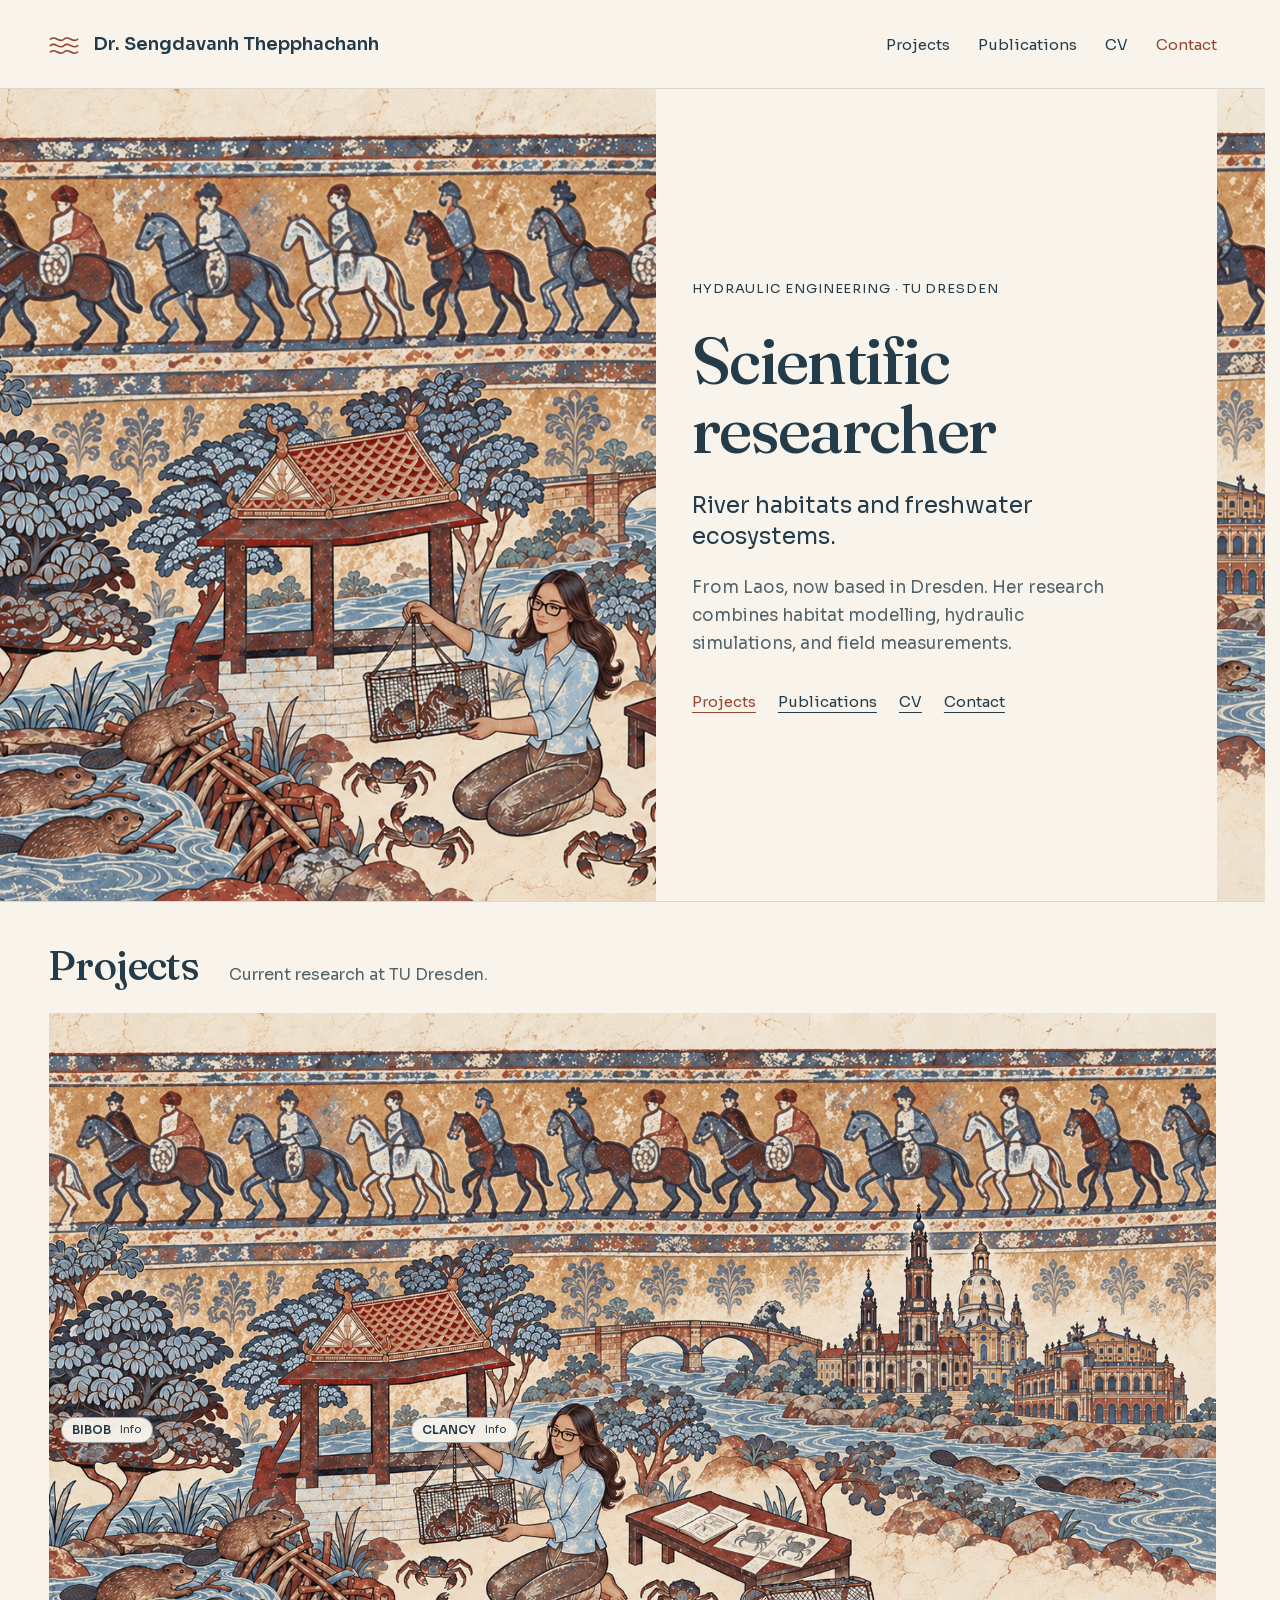
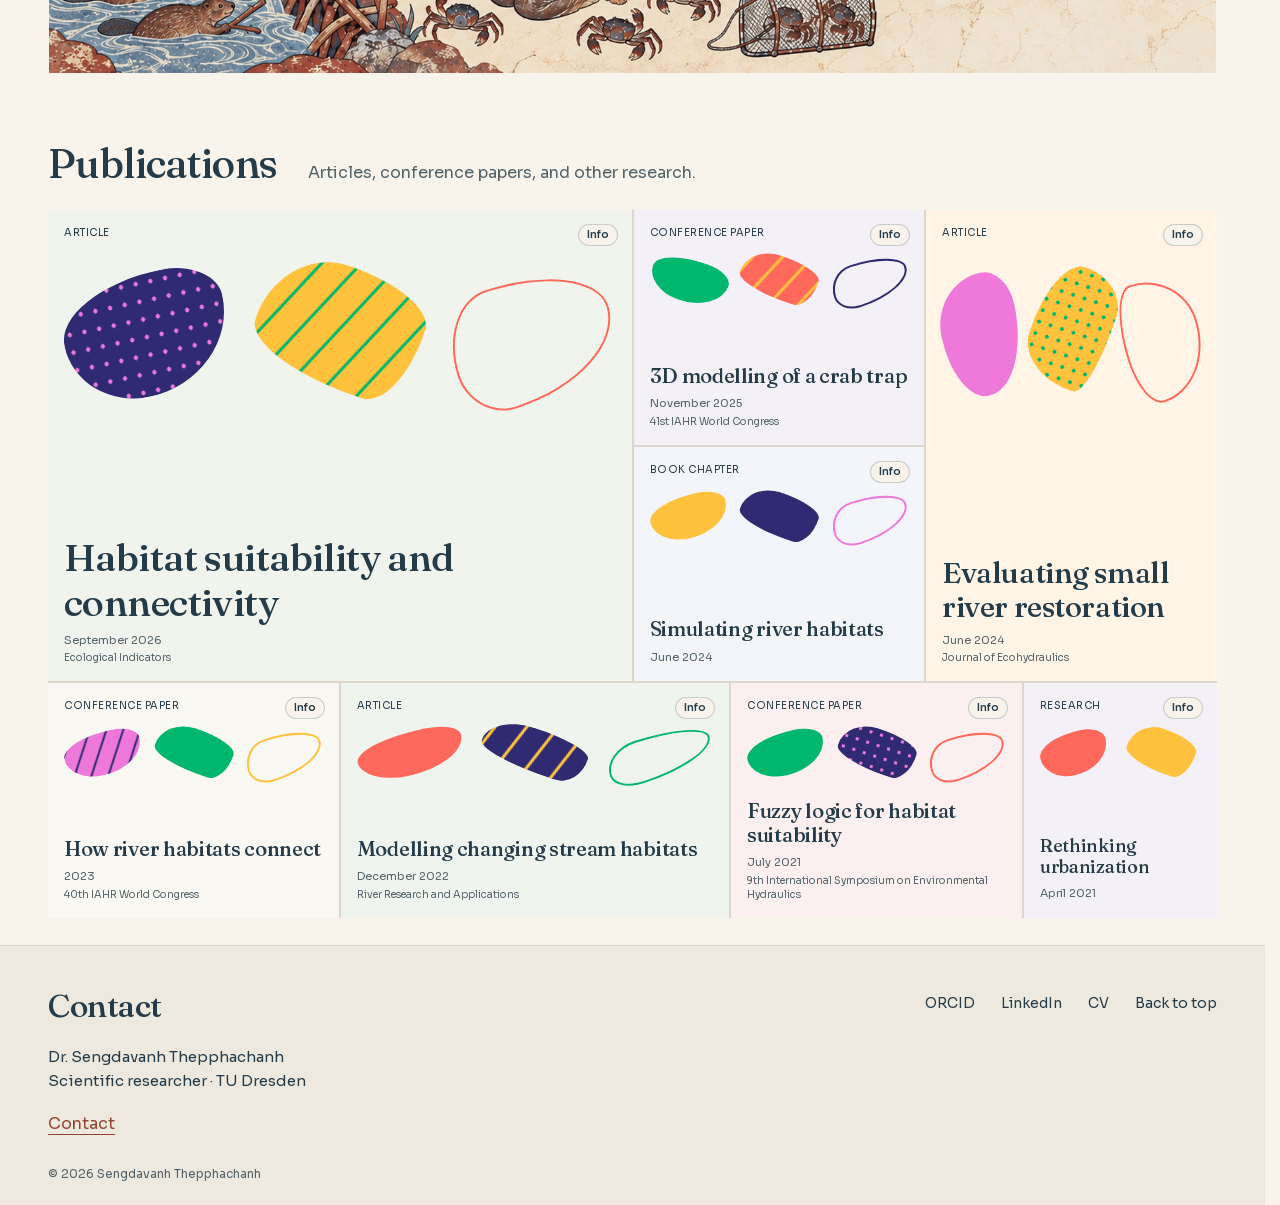
==== commit 4a7fffae: "Use Fraunces and Sora for index typography" ====
--- a/index.html
+++ b/index.html
@@ -6,6 +6,8 @@
     <meta name="description" content="Dr. Sengdavanh Thepphachanh, scientific researcher at TU Dresden. Research projects and publications on river habitats and freshwater ecosystems.">
     <meta name="theme-color" content="#f8f4ec">
     <title>Dr. Sengdavanh Thepphachanh · TU Dresden</title>
+    <link rel="preload" href="assets/fonts/fraunces-latin.woff2" as="font" type="font/woff2" crossorigin>
+    <link rel="preload" href="assets/fonts/sora-latin.woff2" as="font" type="font/woff2" crossorigin>
     <link rel="stylesheet" href="assets/site.css">
     <script src="assets/site.js" defer></script>
   </head>
--- a/assets/site.css
+++ b/assets/site.css
@@ -1,3 +1,19 @@
+@font-face {
+  font-family: "Fraunces";
+  src: url("fonts/fraunces-latin.woff2") format("woff2");
+  font-style: normal;
+  font-weight: 400 700;
+  font-display: swap;
+}
+
+@font-face {
+  font-family: "Sora";
+  src: url("fonts/sora-latin.woff2") format("woff2");
+  font-style: normal;
+  font-weight: 400 600;
+  font-display: swap;
+}
+
 :root {
   color-scheme: light;
   --header-height: 88px;
@@ -11,7 +27,9 @@
   --yellow: #ffc23c;
   --green: #00b76d;
   --coral: #ff695c;
-  font-family: Arial, Helvetica, sans-serif;
+  --heading-font: "Fraunces", Georgia, serif;
+  font-family: "Sora", Arial, Helvetica, sans-serif;
+  font-weight: 400;
   color: var(--ink);
   background: var(--paper);
 }
@@ -22,6 +40,7 @@
 body:has(dialog[open]) { overflow: hidden; }
 button, a { -webkit-tap-highlight-color: transparent; }
 button { font: inherit; color: inherit; }
+h1, h2, .publication-caption .tile-title { font-family: var(--heading-font); font-optical-sizing: auto; }
 a { color: inherit; text-underline-offset: 5px; }
 img { display: block; max-width: 100%; height: auto; }
 button:focus-visible, a:focus-visible { outline: 3px solid var(--red); outline-offset: 5px; }
@@ -44,7 +63,7 @@
 .hero-inner { position: relative; z-index: 1; display: grid; grid-template-columns: 52% 48%; min-height: inherit; }
 .hero-copy { grid-column: 2; display: flex; flex-direction: column; justify-content: center; padding: 48px 36px; background: var(--paper); }
 .hero-eyebrow { margin: 0 0 26px; font-size: 13px; line-height: 1.6; letter-spacing: .07em; text-transform: uppercase; }
-h1 { margin: 0; font-size: clamp(48px, 5.2vw, 74px); font-weight: 500; line-height: .99; letter-spacing: -.045em; }
+h1 { margin: 0; font-size: clamp(48px, 5.2vw, 74px); font-weight: 500; line-height: 1.04; letter-spacing: -.025em; }
 .hero-focus { margin: 26px 0 0; font-size: 23px; line-height: 1.35; max-width: 400px; }
 .hero-bio { margin: 22px 0 0; max-width: 430px; color: var(--muted); font-size: 17px; line-height: 1.65; }
 .hero-links { display: flex; flex-wrap: wrap; gap: 22px; margin-top: 34px; font-size: 15px; }
@@ -53,14 +72,14 @@
 
 .section { min-height: calc(100svh - var(--header-height)); padding-block: clamp(24px, 3svh, 44px); display: flex; flex-direction: column; justify-content: center; }
 .section-heading { flex: 0 0 auto; display: flex; gap: 30px; align-items: baseline; margin-bottom: 24px; }
-.section-heading h2 { margin: 0; font-size: clamp(36px, 3.2vw, 46px); font-weight: 500; line-height: 1.1; letter-spacing: -.035em; }
+.section-heading h2 { margin: 0; font-size: clamp(36px, 3.2vw, 46px); font-weight: 500; line-height: 1.1; letter-spacing: -.015em; }
 .section-heading p { margin: 0; color: var(--muted); font-size: 16px; line-height: 1.5; }
 .tile { position: relative; border: 0; padding: 0; text-align: left; min-width: 0; cursor: pointer; isolation: isolate; }
 .tile > * { pointer-events: none; }
 .tile:focus-visible { outline-offset: -5px; z-index: 2; }
 .tile-info { position: absolute; z-index: 3; top: 18px; right: 18px; padding: 7px 12px; border: 1px solid rgba(36, 59, 73, .22); border-radius: 20px; background: var(--paper); color: var(--ink); font-size: 12px; font-weight: 600; line-height: 1; }
 .tile-title, .tile-meta, .tile-venue { display: block; }
-.tile-title { font-weight: 500; line-height: 1.15; letter-spacing: -.025em; }
+.tile-title { font-weight: 500; line-height: 1.15; letter-spacing: -.015em; }
 .tile-meta { font-size: 11px; line-height: 1.5; }
 
 .project-scene { position: relative; width: min(100%, calc((100svh - var(--header-height) - 152px) * 1.76776)); margin-inline: auto; }
@@ -70,6 +89,7 @@
 .project-region--clancy { left: 30%; width: 44%; }
 .project-label { position: absolute; top: 8px; left: 12px; display: flex; align-items: center; gap: 9px; padding: 6px 10px; background: rgba(248, 244, 236, .96); border: 1px solid rgba(36, 59, 73, .4); border-radius: 20px; box-shadow: 0 2px 6px rgba(36, 59, 73, .12); font-size: 12px; line-height: 1; }
 .project-label .tile-info { position: static; padding: 0; border: 0; background: transparent; font-size: 11px; font-weight: 400; }
+.project-label strong { font-weight: 600; }
 .animal-highlight { position: absolute; inset: 0; width: 100%; height: 100%; opacity: 0; overflow: visible; }
 .animal-highlight ellipse { fill: rgba(255, 194, 60, .18); stroke: var(--paper); stroke-width: 3px; vector-effect: non-scaling-stroke; filter: drop-shadow(0 0 2px var(--ink)); }
 .project-region:focus-visible { outline: 0; }
@@ -129,7 +149,7 @@
 
 .site-footer { border-top: 1px solid var(--line); padding: 40px 0 24px; background: #eee9de; }
 .footer-inner { display: flex; justify-content: space-between; gap: 40px; }
-.footer-inner h2 { margin: 0 0 20px; font-size: 32px; font-weight: 500; letter-spacing: -.025em; }
+.footer-inner h2 { margin: 0 0 20px; font-size: 32px; font-weight: 500; letter-spacing: -.015em; }
 .footer-inner p { font-size: 15px; line-height: 1.6; margin: 0 0 20px; }
 .footer-links { display: flex; align-items: start; flex-wrap: wrap; gap: 26px; padding-top: 8px; font-size: 14px; }
 .footer-links a { text-decoration: none; }
@@ -139,7 +159,7 @@
 .reveal-close { position: absolute; top: 18px; right: 20px; display: flex; align-items: center; gap: 12px; background: transparent; border: 1px solid var(--line); padding: 8px 12px; cursor: pointer; font-size: 13px; }
 .reveal-close span { font-size: 22px; line-height: 1; }
 .reveal-kicker { display: block; font-size: 12px; line-height: 1.6; text-transform: uppercase; letter-spacing: .05em; color: var(--muted); margin-bottom: 20px; }
-.reveal h2 { margin: 0 0 20px; font-size: clamp(28px, 3vw, 38px); line-height: 1.15; font-weight: 500; letter-spacing: -.025em; overflow-wrap: anywhere; }
+.reveal h2 { margin: 0 0 20px; font-size: clamp(28px, 3vw, 38px); line-height: 1.2; font-weight: 500; letter-spacing: -.015em; overflow-wrap: anywhere; }
 .reveal p { font-size: 16px; line-height: 1.65; }
 .reveal .reveal-subtitle { font-size: 22px; line-height: 1.4; }
 .reveal .publication-authors, .reveal .reveal-venue, .reveal .publication-note { font-size: 14px; color: var(--muted); }
